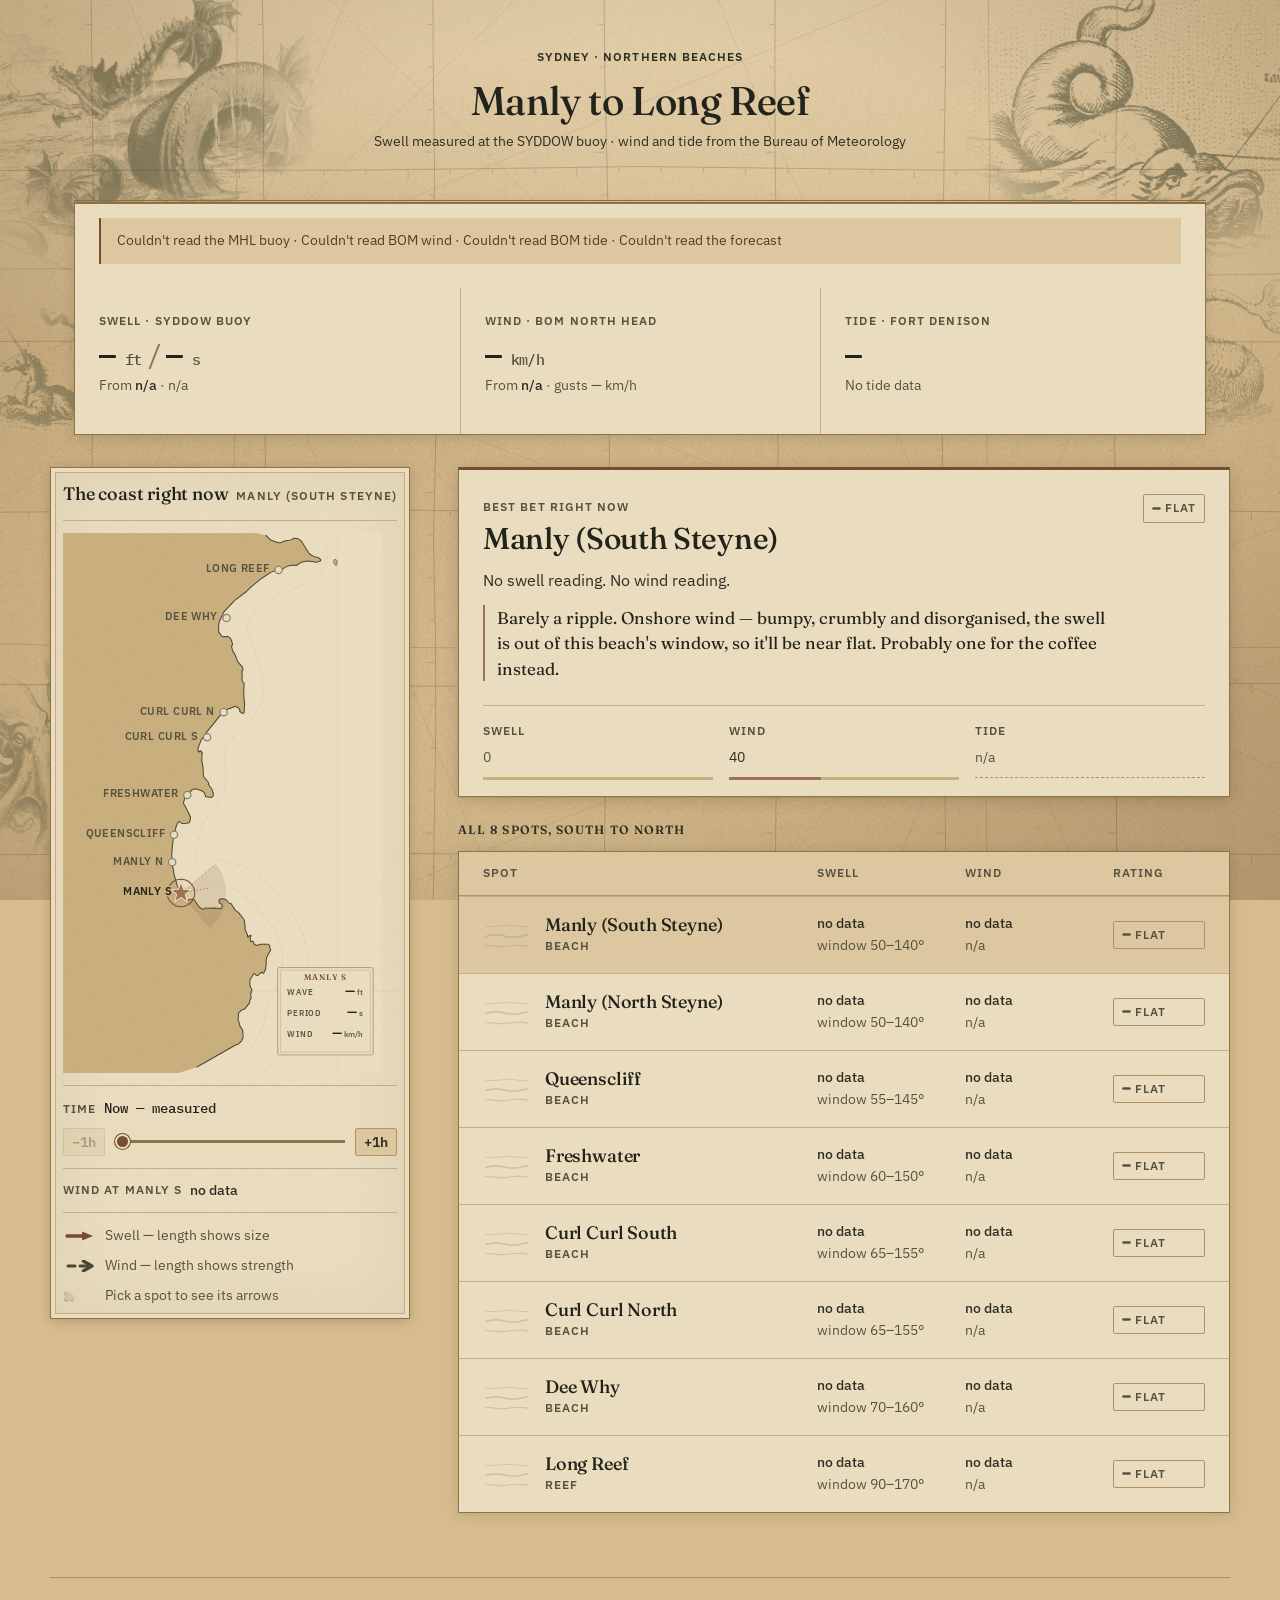
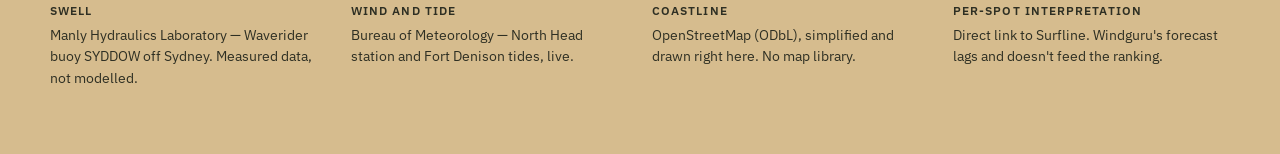
==== index.html @ a723afc1 "Ships follow the drawn route; three more engravings in the margins The fleet now runs the course dra" ====
<!doctype html>
<html lang="en">
<head>
  <meta charset="utf-8" />
  <meta name="viewport" content="width=device-width, initial-scale=1" />
  <title>Northern Beaches — Manly to Long Reef</title>
  <meta name="description" content="Swell, wind and tide conditions across the spots between Manly and Long Reef, from measured MHL and BOM data." />

  <link rel="preconnect" href="https://fonts.googleapis.com" />
  <link rel="preconnect" href="https://fonts.gstatic.com" crossorigin />
  <link
    href="https://fonts.googleapis.com/css2?family=Fraunces:opsz,wght@9..144,400..600&family=IBM+Plex+Mono:wght@400;500&family=IBM+Plex+Sans:wght@400;500;600&display=swap"
    rel="stylesheet" />
  <link rel="stylesheet" href="style.css" />
</head>
<body>

  <!-- Turns a scanned engraving into an ink stamp: contrast is pushed so the
       paper goes white and the linework goes black, then the colour is forced
       flat to the palette's Olive and alpha is set to (1 - luminance). Paper
       therefore becomes fully transparent and only the ink survives — no alpha
       masks to cut, and the plates sit on the parchment instead of in a box. -->
  <svg width="0" height="0" aria-hidden="true" style="position:absolute">
    <!-- The region is pinned to the element box: the default filter region
         overspills by 10%, and out there the backdrop is transparent black,
         which luminance-to-alpha turns into SOLID ink — a dark frame around
         every plate. The closing feComposite "in" clips back to the source's
         own alpha for the same reason. -->
    <filter id="ink-stamp" x="0" y="0" width="100%" height="100%"
            color-interpolation-filters="sRGB">
      <!-- Threshold sits near 0.42 luminance: the treasure-map parchment is a
           mid brown (~0.55), far darker than white paper, so a gentler curve
           left it partly opaque and every plate showed as a box. -->
      <feComponentTransfer>
        <feFuncR type="linear" slope="3" intercept="-0.8"/>
        <feFuncG type="linear" slope="3" intercept="-0.8"/>
        <feFuncB type="linear" slope="3" intercept="-0.8"/>
      </feComponentTransfer>
      <feColorMatrix type="matrix" values="
        0 0 0 0 0.27
        0 0 0 0 0.28
        0 0 0 0 0.19
        -0.34 -0.34 -0.34 0 1" result="stamped"/>
      <feComponentTransfer in="stamped" result="deepened">
        <feFuncA type="gamma" exponent="0.75"/>
      </feComponentTransfer>
      <feComposite in="deepened" in2="SourceGraphic" operator="in"/>
    </filter>

    <!-- Same idea, pushed harder, for the plates that sit ON the chart: a
         darker ink (Raisin rather than Olive) and a lower alpha gamma, so the
         rose and the galleon read as struck onto the paper rather than as a
         faint watermark. The marginalia keep the softer stamp above. -->
    <filter id="ink-stamp-strong" x="0" y="0" width="100%" height="100%"
            color-interpolation-filters="sRGB">
      <feComponentTransfer>
        <feFuncR type="linear" slope="3.2" intercept="-0.85"/>
        <feFuncG type="linear" slope="3.2" intercept="-0.85"/>
        <feFuncB type="linear" slope="3.2" intercept="-0.85"/>
      </feComponentTransfer>
      <feColorMatrix type="matrix" values="
        0 0 0 0 0.13
        0 0 0 0 0.14
        0 0 0 0 0.10
        -0.34 -0.34 -0.34 0 1" result="stamped"/>
      <feComponentTransfer in="stamped" result="deepened">
        <feFuncA type="gamma" exponent="0.5"/>
      </feComponentTransfer>
      <feComposite in="deepened" in2="SourceGraphic" operator="in"/>
    </filter>
  </svg>

  <!-- Marginalia: the creatures an old chart puts in its empty ocean. Anchored
       to the page's outer margins, bleeding off the edge, and cropped via
       object-position so only the creature shows — the Münster plate has a ship
       in its right half, so it is framed to the monster alone. -->
  <!-- The page ground: graticule and rhumb lines, drawn freehand by
       CHROME.pageGround at load. Sliced to cover the viewport and fixed, so it
       is the sheet the page is printed on rather than part of the document. -->
  <svg class="ground" id="ground" viewBox="0 0 1600 1000"
       preserveAspectRatio="xMidYMid slice" aria-hidden="true"></svg>

  <div class="marginalia" aria-hidden="true">
    <img class="marg marg-serpent" src="assets/sea-serpent.webp" alt="" />
    <img class="marg marg-monster" src="assets/sea-monster.webp" alt="" />
    <!-- Three more engravings down the gutters. These only appear once the
         window is wide enough to have real margins — see the media query. -->
    <img class="marg marg-lower marg-unicorn" src="assets/sea-unicorn.jpg" alt="" />
    <img class="marg marg-lower marg-dragon" src="assets/sea-dragon.jpg" alt="" />
    <img class="marg marg-lower marg-kraken" src="assets/kraken.jpg" alt="" />
  </div>

  <header class="masthead wrap">
    <p class="kicker label">Sydney · Northern Beaches</p>
    <h1>Manly to Long Reef</h1>
    <p class="sub">Swell measured at the SYDDOW buoy · wind and tide from the Bureau of Meteorology</p>
  </header>

  <div class="wrap">
    <hr class="rule-double" />
    <section id="conditions" class="conditions" aria-label="Current conditions"></section>
  </div>

  <main class="wrap layout">
    <div class="chart-panel">
      <div class="chart-plate">
        <div class="chart-head">
          <h2>The coast right now</h2>
          <span class="label" id="chart-active">—</span>
        </div>
        <div class="chart-canvas">
          <svg id="chart" preserveAspectRatio="xMidYMid meet" role="img"
               aria-label="Chart of the coast showing swell and wind direction"></svg>
        </div>

        <div class="time-control">
          <div class="time-readout">
            <span class="label">Time</span>
            <span id="time-label" class="time-label">Now — measured</span>
          </div>
          <div class="time-scrub">
            <button id="time-back" class="time-step" type="button" aria-label="Back 1 hour">−1h</button>
            <input id="time-slider" type="range" min="0" max="48" step="1" value="0"
                   aria-label="Hours from now" />
            <button id="time-fwd" class="time-step" type="button" aria-label="Forward 1 hour">+1h</button>
          </div>
        </div>

        <div id="chart-wind" class="chart-wind"></div>
        <div class="chart-legend" id="chart-legend"></div>
      </div>
    </div>

    <div>
      <div id="verdict"></div>
      <h2 class="label" id="sheet-heading" style="margin-bottom: var(--s3)">The spots, south to north</h2>
      <ol class="sheet" id="sheet">
        <li class="sheet-head label" aria-hidden="true">
          <span>Spot</span><span>Swell</span><span>Wind</span><span>Rating</span>
        </li>
      </ol>
    </div>
  </main>

  <footer class="colophon wrap">
    <dl>
      <div>
        <dt class="label">Swell</dt>
        <dd>Manly Hydraulics Laboratory — Waverider buoy SYDDOW off Sydney. Measured data, not modelled.</dd>
      </div>
      <div>
        <dt class="label">Wind and tide</dt>
        <dd>Bureau of Meteorology — North Head station and Fort Denison tides, live.</dd>
      </div>
      <div>
        <dt class="label">Coastline</dt>
        <dd>OpenStreetMap (ODbL), simplified and drawn right here. No map library.</dd>
      </div>
      <div>
        <dt class="label">Per-spot interpretation</dt>
        <dd>Direct link to Surfline. Windguru's forecast lags and doesn't feed the ranking.</dd>
      </div>
    </dl>
  </footer>

  <script src="coast.js"></script>
  <script src="spots.js"></script>
  <script src="score.js"></script>
  <script src="forecast.js"></script>
  <script src="chrome.js"></script>
  <script src="app.js"></script>
</body>
</html>
---- style.css ----
/* ==========================================================================
   Northern Beaches Surf — design system
   --------------------------------------------------------------------------
   Six brand colours only. Every other value below is a tint (mixed toward
   white) or a shade (mixed toward Raisin Black) of one of them, so the whole
   surface stays inside the palette while still having enough steps to build a
   real hierarchy.
   ========================================================================== */

:root {
  /* --- brand ------------------------------------------------------------ */
  --salt:    #F1EBE4;
  --antique: #87826E;
  --coffee:  #734E30;
  --olive:   #464831;
  --noir:    #2E2F23;
  --raisin:  #22231A;

  /* --- surfaces --------------------------------------------------------- */
  /* Sampled off the reference photograph: its plainest stretch of paper sits
     at rgb(176,139,78). The page ground is that tone; the sheets laid on it
     are the same hue lifted toward the light, so everything reads as one
     batch of paper under one lamp rather than as unrelated greys. */
  --parchment-deep: #9A7A46;  /* darkest ground, page edges and vignette      */
  --parchment:      #D6BC8E;  /* the ground the content sits on               */
  --parchment-lit:  #F0E4CB;  /* the brightest paper — highlights, star edge  */
  --paper-raised:   #EADCBE;  /* cards and the sheet — fresher paper, 10:1    */
  --paper:          #DCC7A0;  /* mid tone, chart sea                          */
  --paper-sunken:   #C9AE7E;  /* wells, land fill, inset rows                 */

  /* --- lines: warm brown, the colour of aged ink on tan ------------------ */
  --rule-hair:  #C4AC85;    /* default hairline                             */
  --rule:       #AE9264;    /* dividers that must be seen                   */
  --rule-firm:  #8F7245;    /* chart frame, active borders                  */

  /* --- type: each step measured against --paper -------------------------- */
  --ink:        #22231A;    /* Raisin  11.7:1 on raised paper              */
  --ink-body:   #2E2F23;    /* Noir    10.0:1 — body copy                  */
  --ink-muted:  #57533F;    /* 5.7:1 on raised paper, 4.7:1 on --paper.
                               Darker than the old #6B6754, which only made
                               4.2:1 once the ground went from Salt to
                               parchment — it read fine on near-white and
                               failed AA on tan.                           */
  --ink-on-ground: #2E2F23; /* = --ink-body. The masthead, the sheet heading
                               and the colophon sit on the bare ground, which
                               now carries a full-strength graticule, and the
                               background under a letter there can be a line
                               rather than plain parchment. Measured: over a
                               0.30 line, --ink-muted is 3.2:1 and the previous
                               #4E4A38 is 3.6:1 — both under AA — while body
                               ink holds 4.9:1. Kept as its own token because
                               it is a decision about the ground, not about
                               body copy, and the two move for different
                               reasons.                                    */
                            /* (raw Antique is 3.3:1 — fine for lines and
                               graphics, too weak for small text)          */

  /* --- accents ----------------------------------------------------------- */
  --coffee-deep: #5A3C25;   /* pressed / hover                              */
  --coffee-mid:  #9A7550;   /* Coffee @55% — meters, secondary marks        */
  --coffee-wash: #DDC7A0;   /* Coffee @12% — tinted fills                   */
  --olive-mid:   #8A8B78;   /* Olive @55%                                   */
  --olive-wash:  #D6D0B4;   /* Olive @12%                                   */

  /* --- type scale (1.25 major third, 16px base) -------------------------- */
  --t-display: 2.5rem;      /* 40 */
  --t-title:   1.5rem;      /* 24 */
  --t-card:    1.125rem;    /* 18 */
  --t-body:    0.9375rem;   /* 15 */
  --t-small:   0.875rem;    /* 14 */
  --t-label:   0.75rem;     /* 12 — always uppercase + tracked             */
  --t-figure:  1.75rem;     /* 28 — instrument readouts                    */

  /* --- 8px grid, 4px for micro-adjustment -------------------------------- */
  --s1: 4px;  --s2: 8px;  --s3: 12px; --s4: 16px;
  --s5: 24px; --s6: 32px; --s7: 48px; --s8: 64px;

  /* Small radii only. Pills and 14px corners read as "web app"; paper and
     engraved plates have tight corners or none at all. */
  --r-sm: 2px;
  --r:    4px;

  --serif: "Fraunces", "Iowan Old Style", Georgia, serif;
  --sans:  "IBM Plex Sans", -apple-system, BlinkMacSystemFont, "Segoe UI", sans-serif;
  --mono:  "IBM Plex Mono", ui-monospace, "SF Mono", Menlo, monospace;
}

* { box-sizing: border-box; }

/* ==========================================================================
   Page marginalia — the creatures an old chart puts in its empty ocean.
   --------------------------------------------------------------------------
   Fixed to the page's outer edges and bled off them, so they sit in the
   genuinely empty gutters beside the centred column rather than behind the
   reading. They run through the same ink-stamp filter as the chart plates,
   which drops their paper and forces them to the palette's olive, then sit at
   an opacity that actually reads as ink — the previous 0.13 watermark was
   invisible, which was the whole complaint.
   ========================================================================== */
/* The drawn ground — graticule and rhumb lines. Fixed and sliced to cover, so
   it behaves like the sheet the page sits on and does not scroll with it. Very
   low ink throughout: this has to be felt rather than read, or it competes
   with the chart, which is the actual map on this page. */
.ground {
  position: fixed;
  inset: 0;
  z-index: 0;
  width: 100%;
  height: 100%;
  pointer-events: none;
  /* The linework runs at full strength across the whole page rather than being
     quieted under the content, because there is nothing to quiet it for: every
     block sits on opaque paper except the masthead, the sheet heading and the
     colophon, and those three take --ink-on-ground, which is dark enough to
     hold 4.9:1 over a line.

     A wash under those three was tried instead and reverted — 95% opaque
     parchment behind the masthead is wide enough to cover both sea creatures,
     and it erased them completely. */
}

.gnd-grat {
  fill: none;
  stroke: var(--coffee);
  stroke-width: 1.1;
  opacity: 0.30;
  stroke-linecap: round;
}
.gnd-tick { fill: none; stroke: var(--coffee); stroke-width: 1; opacity: 0.26; stroke-linecap: round; }
.gnd-rhumb { fill: none; stroke: var(--coffee); stroke-width: 0.8; opacity: 0.15; }
.gnd-rhumb-main { stroke-width: 1; opacity: 0.24; }
.gnd-ring { fill: none; stroke: var(--coffee); stroke-width: 1; opacity: 0.34; }

.marginalia {
  position: fixed;
  inset: 0;
  z-index: 0;
  pointer-events: none;
  overflow: hidden;
}
.marg {
  position: absolute;
  display: block;
  filter: url(#ink-stamp);
  opacity: 0.55;
  /* The ink-stamp drops white paper, but these plates sit on hatched blue sea,
     which has mid luminance and therefore survives as a visible rectangle. A
     soft mask dissolves the plate edge so it reads as ink bled into the page
     rather than a photograph pasted onto it. */
  -webkit-mask-image: radial-gradient(ellipse 62% 62% at 50% 50%,
    #000 42%, rgba(0,0,0,0.55) 68%, transparent 88%);
  mask-image: radial-gradient(ellipse 62% 62% at 50% 50%,
    #000 42%, rgba(0,0,0,0.55) 68%, transparent 88%);
}
/* Cropped to the creature: `cover` plus an object-position that pushes the
   unwanted half of the plate out of the frame. */
/* Anchored to the corners and bled off the edge. The masthead is centred type
   with air either side of it and the colophon is short, so top-left and
   bottom-right are the two regions that stay sparse at any width — which is
   where an old chart would have put its creatures anyway. */
/* Both creatures live in the left and right edge bands and are pushed mostly
   off-screen, so what shows is the part that reaches in from the border — the
   reading column is never underneath them. Below they are only ever a sliver;
   once a real gutter opens up beside the 1180px column they slide fully into
   it and carry more ink. */
/* Up in the masthead band, flanking the centred title. That is the widest
   band of genuine whitespace on the page: the h1 runs to roughly 460px in the
   middle, leaving a clear column either side at any usual window width. */
.marg {
  top: 8px;
  /* Scales with the window: a fixed floor crowded the title on a narrow
     one, where the whitespace either side of the h1 is only ~130px. */
  width: clamp(130px, 29vw, 460px);
}
.marg-serpent {
  left: 0;
  aspect-ratio: 1 / 1;
  object-fit: cover;
  object-position: 55% 45%;   /* the coiled body, away from the caption */
  transform: translate(-16%, -30%) rotate(-6deg);
}
.marg-monster {
  right: 0;
  aspect-ratio: 874 / 734;
  object-fit: cover;
  object-position: 62% 60%;   /* head and coil, away from the map lettering */
  transform: translate(16%, -20%) rotate(4deg) scaleX(-1);
}
/* Lift the content above the two fixed background layers. Both of those have
   to be excluded by name: the rule sets `position: relative`, which would
   otherwise beat their own `position: fixed` and drop them back into the flow,
   where a full-height layer pushes the whole page down past it. */
body > *:not(.marginalia):not(.ground) { position: relative; z-index: 1; }

/* The burnt edge. Fixed rather than scrolled, because it is the edge of the
   *sheet the page is printed on*, not of the document — it should stay put
   while the content slides under it. Paints above the marginalia (a generated
   box is painted after element children at the same z-index) so the creatures
   darken into the corners along with everything else, and below the content
   layer at z-index 1 so it never washes over text. */
body::after {
  content: "";
  position: fixed;
  inset: 0;
  z-index: 0;
  pointer-events: none;
  /* Eased off with the lighter ground: the same burn that read as handling
     on the darker parchment read as a heavy dark frame on this one. */
  background:
    radial-gradient(ellipse 82% 78% at 50% 48%,
      transparent 56%, rgba(74, 48, 16, 0.17) 88%, rgba(58, 36, 10, 0.28) 100%);
}

/* A genuine gutter exists beyond this, so they can come fully on-page. */
@media (min-width: 1400px) {
  .marg { opacity: 0.6; width: clamp(240px, 22vw, 420px); }
  .marg-serpent { transform: translate(-4%, -26%) rotate(-6deg); }
  .marg-monster { transform: translate(4%, -18%) rotate(4deg) scaleX(-1); }
}
@media (max-width: 820px) { .marg { opacity: 0.4; } }
@media (max-width: 480px) { .marginalia { display: none; } }

/* --- the lower marginalia ------------------------------------------------
   Three more engravings down the two gutters, fixed like the pair above so
   they hold their place as the page scrolls.

   They follow the same rule the top pair do: bled off the edge so only what
   reaches in from the border shows, and given more of themselves as the window
   widens and a real gutter opens up beside the 1180px column. Below 980px
   there is no margin worth speaking of and they go entirely — unlike the top
   pair, which have the masthead's own whitespace to sit in, these are level
   with dense content and a sliver over a forecast strip is just noise.

   They also sit lighter than the top pair, because down here they are behind
   the reading rather than beside a title. */
.marg-lower {
  display: none;
  top: auto;
  aspect-ratio: auto;
}

@media (min-width: 980px) {
  .marg-lower {
    display: block;
    opacity: 0.3;
    width: clamp(150px, 14vw, 300px);
  }
  .marg-unicorn {
    left: 0;
    top: 34%;
    aspect-ratio: 575 / 431;
    transform: translate(-42%, 0) rotate(-4deg);
  }
  .marg-dragon {
    right: 0;
    top: 28%;
    aspect-ratio: 800 / 769;
    transform: translate(42%, 0) rotate(5deg) scaleX(-1);
  }
  .marg-kraken {
    left: 0;
    bottom: 5%;
    aspect-ratio: 405 / 390;
    transform: translate(-44%, 0) rotate(3deg);
  }
}

/* A real gutter starts to open here, so they come further on-page. */
@media (min-width: 1280px) {
  .marg-lower { opacity: 0.4; width: clamp(200px, 15vw, 320px); }
  .marg-unicorn { transform: translate(-16%, 0) rotate(-4deg); }
  .marg-dragon  { transform: translate(16%, 0) rotate(5deg) scaleX(-1); }
  .marg-kraken  { transform: translate(-18%, 0) rotate(3deg); }
}

/* Fully clear of the column: they can sit in the margin and carry more ink. */
@media (min-width: 1600px) {
  .marg-lower { opacity: 0.5; width: clamp(240px, 17vw, 360px); }
  .marg-unicorn { transform: translate(-2%, 0) rotate(-4deg); }
  .marg-dragon  { transform: translate(2%, 0) rotate(5deg) scaleX(-1); }
  .marg-kraken  { transform: translate(0, 0) rotate(3deg); }
}

/* ==========================================================================
   The ground
   --------------------------------------------------------------------------
   The page is a sheet of chart paper: a parchment tone, paper tooth, some
   uneven staining, and — in `#ground` — a graticule and rhumb lines drawn
   freehand at load.

   A photograph of a real old map was tried here first and was wrong. It is not
   that it looked bad on its own; it is that it arrives carrying its own
   coastlines, its own graticule at its own angle and its own lettering, none
   of which agree with the chart laid on top. Two maps at two scales in two
   directions read as a collision, not as a surface. What actually reads as
   "old map" is the marks, not any particular map — so the marks are drawn, at
   this page's own scale, quiet enough to sit under the content.

   `paper-fibre.png` stays: paper tooth is fine noise, noise tiles seamlessly
   by construction, and it gives the ground a surface at close range that flat
   colour cannot.
   ========================================================================== */
body {
  margin: 0;
  background-color: var(--parchment);
  background-image:
    radial-gradient(ellipse 140% 100% at 50% -10%,
      rgba(255, 246, 226, 0.42), transparent 60%),
    radial-gradient(ellipse 90% 70% at 88% 78%,
      rgba(92, 62, 24, 0.16), transparent 68%),
    radial-gradient(ellipse 70% 55% at 8% 38%,
      rgba(92, 62, 24, 0.13), transparent 70%),
    url("assets/paper-fibre.png");
  background-repeat: no-repeat, no-repeat, no-repeat, repeat;
  background-size: cover, cover, cover, 256px 256px;
  background-attachment: fixed, fixed, fixed, fixed;
  color: var(--ink-body);
  font-family: var(--sans);
  font-size: var(--t-body);
  line-height: 1.55;
  -webkit-font-smoothing: antialiased;
  text-rendering: optimizeLegibility;
}

h1, h2, h3 {
  font-family: var(--serif);
  font-weight: 500;              /* no 700+ anywhere: contrast comes from
                                    size and colour, not weight */
  color: var(--ink);
  letter-spacing: -0.01em;
  margin: 0;
}

a { color: var(--coffee); text-decoration-color: var(--coffee-mid); text-underline-offset: 2px; }
a:hover { color: var(--coffee-deep); }

.wrap { max-width: 1180px; margin: 0 auto; padding: 0 var(--s5); }

/* The one recurring micro-typographic motif: tracked uppercase labels, the way
   a chart legend is set. Used for eyebrows, badges, table headers, map labels. */
.label {
  font-size: var(--t-label);
  font-weight: 600;
  letter-spacing: 0.09em;
  text-transform: uppercase;
  color: var(--ink-muted);
}

.num { font-variant-numeric: tabular-nums; }

/* ==========================================================================
   Masthead
   ========================================================================== */

.masthead { padding: var(--s7) 0 var(--s5); text-align: center; }

.masthead h1 {
  font-size: var(--t-display);
  line-height: 1.1;
  font-variation-settings: "SOFT" 0, "WONK" 1, "opsz" 60;
}
.masthead .kicker { margin: 0 0 var(--s3); color: var(--ink-on-ground); }
.masthead .sub {
  margin: var(--s2) 0 0;
  color: var(--ink-on-ground);
  font-size: var(--t-small);
}

/* Double rule — a letterpress/chart convention, and a cheap way to make a
   plain header look set rather than defaulted. */
.rule-double {
  border: 0;
  border-top: 1px solid var(--rule-firm);
  border-bottom: 1px solid var(--rule-firm);
  height: 3px;
  margin: var(--s5) 0 0;
}

/* ==========================================================================
   Conditions band — the three live instrument readouts
   ========================================================================== */

/* On a near-white page this strip could sit bare on the ground and still read.
   On a photographed map it cannot: its muted captions were landing on drawn
   coastline and lettering. It gets the same sheet of paper as every other
   block, which also makes the page consistent — everything is now paper laid
   on the chart, with nothing floating directly on it. */
.conditions {
  display: grid;
  grid-template-columns: repeat(3, 1fr);
  background: var(--paper-raised);
  border: 1px solid var(--rule-firm);
  box-shadow: 0 2px 12px rgba(58, 36, 10, 0.16);
  padding: 0 var(--s5);
}
.reading { padding: var(--s5) var(--s5) var(--s5) 0; }
.reading + .reading { padding-left: var(--s5); border-left: 1px solid var(--rule-hair); }

.reading .label { display: block; margin-bottom: var(--s2); }
.reading .figure {
  font-family: var(--mono);
  font-size: var(--t-figure);
  font-weight: 500;
  font-variant-numeric: tabular-nums;
  color: var(--ink);
  line-height: 1.15;
  letter-spacing: -0.02em;
}
.reading .figure .unit { font-size: 0.55em; color: var(--ink-muted); margin-left: 1px; }
.reading .figure .sep  { color: var(--rule-firm); margin: 0 var(--s1); font-weight: 400; }
.reading .meta { font-size: var(--t-small); color: var(--ink-muted); margin-top: var(--s1); }
.reading .meta strong { color: var(--ink-body); font-weight: 500; }

.alert {
  grid-column: 1 / -1;
  margin-bottom: var(--s5);
  padding: var(--s3) var(--s4);
  background: var(--coffee-wash);
  border-left: 2px solid var(--coffee);
  font-size: var(--t-small);
  color: var(--coffee-deep);
}

/* ==========================================================================
   Layout
   ========================================================================== */

.layout {
  display: grid;
  grid-template-columns: 360px 1fr;
  gap: var(--s7);
  padding: var(--s6) 0 var(--s8);
  align-items: start;
}

/* ==========================================================================
   Chart panel
   ========================================================================== */

/* The chart's aspect is fixed by the geography (roughly 1:2), which is taller
   than most viewports. Rather than let the legend fall off the bottom of a
   sticky panel, the plate is a column that owns the viewport height and the
   chart flexes to whatever is left over — the SVG scales to fit on its own. */
.chart-panel {
  position: sticky;
  top: var(--s5);
  max-height: calc(100vh - var(--s7));
  display: flex;
}

.chart-plate {
  position: relative;
  background: var(--paper-raised);
  border: 1px solid var(--rule-firm);
  /* An engraved-plate frame: a second hairline set in from the border, plus a
     soft vignette toward the edges — an old chart is darker at the margins
     from handling, never a flat fill. Both are static CSS, no image asset. */
  box-shadow:
    inset 0 0 0 4px var(--paper-raised),
    inset 0 0 0 5px var(--rule-hair),
    inset 0 0 60px 10px rgba(34, 35, 26, 0.05),
    /* Now that the ground is a dark parchment rather than near-white, a sheet
       laid on it needs to cast something or it reads as a hole cut in the
       page. Kept to a single soft drop, in the ground's own brown rather than
       neutral black, so it stays a chart pinned to a table and not a UI card. */
    0 2px 10px rgba(58, 36, 10, 0.20);
  padding: var(--s3);
  display: flex;
  flex-direction: column;
  min-height: 0;
  width: 100%;
}
/* A whisper of paper grain over the chart only, confined and static so it
   costs nothing to keep on screen — no per-frame recompute, no full-page
   filter, no bitmap asset. */
.chart-plate::before {
  content: "";
  position: absolute;
  inset: 4px;
  z-index: 1;
  pointer-events: none;
  opacity: 0.5;
  mix-blend-mode: multiply;
  background-image: url("data:image/svg+xml,%3Csvg xmlns='http://www.w3.org/2000/svg' width='120' height='120'%3E%3Cfilter id='n'%3E%3CfeTurbulence type='fractalNoise' baseFrequency='0.9' numOctaves='2' stitchTiles='stitch'/%3E%3CfeColorMatrix type='matrix' values='0 0 0 0 0.53  0 0 0 0 0.51  0 0 0 0 0.43  0 0 0 0.05 0'/%3E%3C/filter%3E%3Crect width='100%25' height='100%25' filter='url(%23n)'/%3E%3C/svg%3E");
}
.chart-canvas, .time-control, .chart-wind, .chart-legend { position: relative; z-index: 2; }
.chart-canvas { flex: 1 1 auto; min-height: 120px; }
/* Scoped to the map canvas only — this used to be `.chart-plate svg`, which
   also matched the small legend/footer glyph SVGs added since and stretched
   them to fill the plate (a 16px wind arrow rendered at ~400px). */
#chart { display: block; width: 100%; height: 100%; }

.chart-head {
  display: flex;
  justify-content: space-between;
  align-items: baseline;
  padding-bottom: var(--s3);
  margin-bottom: var(--s3);
  border-bottom: 1px solid var(--rule-hair);
}
.chart-head h2 { font-size: var(--t-card); }

.chart-legend {
  display: grid;
  gap: var(--s2);
  margin-top: var(--s3);
  padding-top: var(--s3);
  border-top: 1px solid var(--rule-hair);
  font-size: var(--t-small);
  color: var(--ink-muted);
}
.chart-legend div { display: flex; align-items: center; gap: var(--s2); }
.chart-legend svg { width: 34px; height: 12px; flex: none; }

/* ==========================================================================
   Time control — the 48h slider
   ========================================================================== */

.time-control {
  margin-top: var(--s3);
  padding-top: var(--s3);
  border-top: 1px solid var(--rule-hair);
}
.time-readout { display: flex; align-items: baseline; gap: var(--s2); margin-bottom: var(--s2); }
.time-label {
  font-family: var(--mono);
  font-size: var(--t-small);
  font-weight: 500;
  color: var(--ink);
}
.time-label.is-forecast::after {
  content: "forecast";
  margin-left: var(--s2);
  font-family: var(--sans);
  font-size: 9px;
  font-weight: 600;
  letter-spacing: 0.08em;
  text-transform: uppercase;
  color: var(--coffee);
  border: 1px solid var(--coffee-mid);
  border-radius: var(--r-sm);
  padding: 1px 4px;
  vertical-align: 1px;
}

.time-scrub { display: flex; align-items: center; gap: var(--s2); }
.time-step {
  flex: none;
  font: 600 var(--t-small) var(--sans);
  color: var(--ink-body);
  background: var(--paper);
  border: 1px solid var(--rule);
  border-radius: var(--r-sm);
  padding: var(--s1) var(--s2);
  cursor: pointer;
}
.time-step:hover:not(:disabled) { border-color: var(--coffee); color: var(--coffee); }
.time-step:disabled { opacity: 0.35; cursor: default; }

/* Native range input, restyled to the palette. Free drag with snap-to-hour is
   the browser's own behaviour for a stepped range — nothing extra to build. */
#time-slider {
  flex: 1 1 auto;
  -webkit-appearance: none;
  appearance: none;
  height: 3px;
  background: linear-gradient(var(--rule-firm), var(--rule-firm)) no-repeat center / 100% 3px;
  outline: none;
}
#time-slider::-webkit-slider-thumb {
  -webkit-appearance: none;
  width: 15px; height: 15px;
  border-radius: 50%;
  background: var(--coffee);
  border: 2px solid var(--paper-raised);
  box-shadow: 0 0 0 1px var(--coffee);
  cursor: pointer;
  margin-top: -1px;
}
#time-slider::-moz-range-thumb {
  width: 13px; height: 13px;
  border-radius: 50%;
  background: var(--coffee);
  border: 2px solid var(--paper-raised);
  box-shadow: 0 0 0 1px var(--coffee);
  cursor: pointer;
}
#time-slider::-moz-range-track { height: 3px; background: var(--rule-firm); border: none; }

/* ==========================================================================
   Wind at the selected spot — its own line, its own arrow
   ========================================================================== */

.chart-wind {
  display: flex;
  align-items: center;
  gap: var(--s2);
  margin-top: var(--s3);
  padding-top: var(--s3);
  border-top: 1px solid var(--rule-hair);
  min-height: 16px;
  font-size: var(--t-small);
}
.chart-wind .label { margin: 0; }
.cw-arrow { width: 16px; height: 16px; flex: none; }
.cw-val { color: var(--ink-body); font-weight: 500; }

/* --- map ink ------------------------------------------------------------ */

.sea  { fill: var(--paper-raised); }
.land { fill: var(--paper-sunken); }
.land-tex { fill: url(#land-tex); pointer-events: none; }
.land-stipple { fill: var(--coffee); opacity: 0.16; }
.shore { fill: none; stroke: var(--olive); stroke-width: 1.25; stroke-linejoin: round; }
.rock  { fill: var(--paper-sunken); stroke: var(--olive); stroke-width: 0.75; }

.depth { fill: none; stroke: var(--antique); stroke-width: 0.6; opacity: 0.3; stroke-dasharray: 6 4; }

/* Swell: solid, filled head, Coffee — the primary signal. */
/* Three weights on a repeating cycle. Uniform lines translating by exactly one
   spacing are pixel-identical to where they started, so the motion cannot be
   seen at all; this gives the eye a feature to track while the 3-line period
   keeps the loop seamless. */
.swell-crest {
  fill: none;
  stroke: var(--coffee);
  stroke-linecap: round;
  /* The crests are sampled polylines, not true curves — round joins are what
     turn ~9-unit straight segments into a continuous swell. */
  stroke-linejoin: round;
}
.crest-0 { stroke-width: 1.5; opacity: 0.34; }
.crest-1 { stroke-width: 0.7; opacity: 0.18; }
.crest-2 { stroke-width: 0.9; opacity: 0.24; }
.swell-arrow { stroke: var(--coffee); stroke-width: 3.4; fill: none; stroke-linecap: round; }
.swell-head  { fill: var(--coffee); }

/* Wind: dashed shaft, open chevron, Olive — deliberately a different visual
   language, so the two are told apart by shape as well as by colour. */
.wind-arrow { stroke: var(--olive); stroke-width: 3; fill: none; stroke-dasharray: 7 5; stroke-linecap: round; }
.wind-head  { stroke: var(--olive); stroke-width: 3.2; fill: none; stroke-linecap: round; stroke-linejoin: round; }

/* --- pins --------------------------------------------------------------- */

.pin { cursor: pointer; }
.pin .halo { fill: none; stroke: var(--coffee); stroke-width: 1.25; opacity: 0; }
.pin .dot  { fill: var(--paper-raised); stroke: var(--antique); stroke-width: 1.5; }
.chart-plate .name {
  font-family: var(--sans);
  font-size: 13px;
  font-weight: 600;
  letter-spacing: 0.04em;
  text-transform: uppercase;
  fill: var(--ink-muted);
  pointer-events: none;
  /* Cartographic halo: knock the label out of whatever it crosses, so an arrow
     or a contour running under it never costs legibility. */
  paint-order: stroke fill;
  stroke: var(--paper-sunken);
  stroke-width: 3.5px;
  stroke-linejoin: round;
}

/* Quality = ink density on a single hue, never a traffic light.
   good = solid Coffee · ok = Coffee outline · poor = neutral Antique. */
.pin.q-epic  .dot { fill: var(--coffee-deep); stroke: var(--raisin); r: 5.5; }
.pin.q-pumping .dot { fill: var(--coffee); stroke: var(--coffee-deep); }
.pin.q-ok   .dot { fill: var(--coffee-wash); stroke: var(--coffee); }
.pin.q-flat .dot { fill: var(--paper-raised); stroke: var(--antique); }

.chart-plate .name.is-active { fill: var(--ink); }
.pin.is-active .halo { opacity: 1; }
.pin:hover .dot { stroke: var(--coffee-deep); }

/* The swell window: an arc showing which bearings this beach can actually see.
   Only drawn for the active spot — eleven of these at once is noise. */
.window-wedge { fill: var(--coffee); opacity: 0.13; }
.window-edge  { stroke: var(--coffee); stroke-width: 0.85; opacity: 0.45; fill: none; stroke-dasharray: 3 2.5; }

/* ==========================================================================
   Pirate chart chrome — compass rose, rhumb lines, ship, sea monster
   --------------------------------------------------------------------------
   All static linework in the same six colours as everything else. Nothing
   here runs per frame: the sway and the shimmer are CSS keyframes on a
   handful of already-drawn elements, so redrawing the arrows on every slider
   tick never touches this layer.
   ========================================================================== */

/* --- scanned engravings ------------------------------------------------- */
/* Real public-domain plates (see assets/CREDITS.md). `multiply` drops each
   scan's own paper into the parchment, so no alpha cutting is needed: on a
   light ground the white paper multiplies to nothing and only the ink shows.
   A touch of sepia + contrast pulls their colour toward the page palette. */
.plate {
  filter: url(#ink-stamp-strong);
  /* Same edge treatment as the marginalia: these are crops out of a larger
     plate, so without a soft edge the crop boundary reads as a pasted box. */
  -webkit-mask-image: radial-gradient(ellipse 66% 66% at 50% 50%,
    #000 48%, rgba(0,0,0,0.45) 72%, transparent 90%);
  mask-image: radial-gradient(ellipse 66% 66% at 50% 50%,
    #000 48%, rgba(0,0,0,0.45) 72%, transparent 90%);
}
.plate-rose { opacity: 1; }
/* The ship is the one plate that is a genuine alpha cutout — only ~20% of its
   box is opaque and its border is empty, so it has no crop edge to hide. The
   soft mask above was therefore not softening a boundary, it was dissolving
   the hull itself: it starts fading at 48% of the box and is fully transparent
   by 90%, which is exactly where the bow, the stern and the mastheads sit.
   That is why the ships were washing out. */
.plate-ship {
  opacity: 1;
  -webkit-mask-image: none;
  mask-image: none;
}
.plate-monster { opacity: 0.7; }
.plate-marg { opacity: 1; }

/* --- compass rose ------------------------------------------------------- */
.rose-ring { fill: none; stroke: var(--olive); stroke-width: 0.6; opacity: 0.7; }
.rose-ring-inner { stroke-width: 0.4; opacity: 0.45; }
.rose-tick { stroke: var(--olive); stroke-width: 0.5; opacity: 0.5; }
/* Each cardinal point is split down its spine into a lit and a shaded half —
   the trick that makes an engraved rose read as three-dimensional. */
.rose-pt-light { fill: var(--paper-raised); stroke: var(--olive); stroke-width: 0.4; }
.rose-pt-dark  { fill: var(--olive); opacity: 0.85; }
.rose-pt-minor { fill: var(--olive); opacity: 0.45; }
.rose-hub { fill: var(--paper-raised); stroke: var(--olive); stroke-width: 0.6; }
.rose-label {
  font-family: var(--serif);
  font-size: 10px;
  font-weight: 600;
  fill: var(--olive);
  letter-spacing: 0.04em;
}

.rhumb { stroke: var(--antique); stroke-width: 0.35; opacity: 0.16; }
.rhumb-main { stroke-width: 0.5; opacity: 0.26; }

/* --- galleon ------------------------------------------------------------ */
.ship-hull { fill: var(--olive); opacity: 0.9; }
.ship-hull-dark { fill: var(--raisin); opacity: 0.55; }
.ship-spar { stroke: var(--olive); stroke-width: 1; stroke-linecap: round; }
.ship-sail {
  fill: var(--paper-raised);
  stroke: var(--olive);
  stroke-width: 0.6;
  stroke-linejoin: round;
}
.ship-line { fill: none; stroke: var(--olive); stroke-width: 0.35; opacity: 0.7; }
.ship-flag { fill: var(--coffee); }
/* Hidden until a voyage takes charge of it. A ship between voyages — or one
   waiting for a band to come free — has no animation driving its transform, so
   without this it renders at the untransformed origin, which is a corner of the
   chart, not open sea. The animation sets opacity from its own keyframes and
   fills forwards, so it owns this the moment it starts. */
.ship-voyage { opacity: 0; }

/* The settled water a hull sits in. Same colour as the sea, so it reads as
   water rather than as a patch: opaque at the centre, gone by the edge. */
.clearing-in  { stop-color: var(--paper-raised); stop-opacity: 1; }
.clearing-out { stop-color: var(--paper-raised); stop-opacity: 0; }

.ship-wake { fill: none; stroke: var(--antique); stroke-width: 0.6; opacity: 0.5;
             stroke-linecap: round; }   /* only the unused CHROME.galleon() */

/* --- sea creatures ------------------------------------------------------ */
.creature-body {
  fill: none;
  stroke: var(--olive);
  stroke-width: 1.4;
  stroke-linecap: round;
  stroke-linejoin: round;
}
.creature-body-thin { stroke-width: 0.5; opacity: 0.5; }
.creature-fill { fill: var(--olive); }
.creature-line { fill: none; stroke: var(--olive); stroke-width: 0.7; stroke-linecap: round; }
.creature-hatch { stroke: var(--olive); stroke-width: 0.45; opacity: 0.55; fill: none; }
.creature-eye { fill: var(--paper-raised); }
.sea-serpent { opacity: 0.7; }

/* --- the sea itself ----------------------------------------------------- */
/* The swell lines march along the swell's own travel vector, one line-spacing
   per cycle so the loop is seamless. This replaced the ambient arrow field:
   the motion carries direction for the whole chart, and arrows are reserved
   for the spot you actually select. */
@media (prefers-reduced-motion: no-preference) {
  /* One full 3-crest cycle per 5s — fast enough to read as moving water, and
     because it travels an exact whole number of crest-spacings the restart is
     invisible. transform-box/origin are pinned so the SVG group transforms in
     user space rather than around its own bounding box. */
  .swell-lines {
    animation: swell-march 5s linear infinite;
    transform-box: view-box;
    transform-origin: 0 0;
    will-change: transform;
  }
  .depth { animation: water-shimmer 18s linear infinite; }

  /* The hull answering the sea under it, kept in two separate groups so
     neither motion has to know about the other: a roll and a heave, on periods
     that do not divide evenly into one another. Because they never come back
     into the same relationship, the ship never repeats a pose. One sine on one
     period is a metronome however small its amplitude, which is what made the
     earlier single "bob" read as mechanical. Both are pure transforms, so they
     composite without touching layout. */
  .ship-roll {
    animation: ship-roll var(--dur, 9s) ease-in-out infinite;
    transform-box: fill-box;
    transform-origin: 50% 78%;   /* the waterline, not the masthead */
    will-change: transform;
  }
  .ship-heave {
    animation: ship-heave var(--dur, 6s) ease-in-out infinite;
    transform-box: fill-box;
    transform-origin: 50% 78%;
    will-change: transform;
  }
}
@keyframes swell-march { to { transform: translate(var(--tx, 0), var(--ty, 0)); } }
@keyframes water-shimmer { to { stroke-dashoffset: -40; } }
/* Shallow, and unevenly spaced. A hull seen from this far off barely leans —
   the previous 1.7deg swung the mastheads far enough to read as a toy — and
   the uneven keyframe offsets keep even this one motion off a clean sine. */
@keyframes ship-roll {
  0%   { transform: rotate(-1deg); }
  38%  { transform: rotate(0.85deg); }
  63%  { transform: rotate(0.2deg); }
  100% { transform: rotate(-1deg); }
}
@keyframes ship-heave {
  0%   { transform: translateY(0.7px); }
  45%  { transform: translateY(-0.8px); }
  72%  { transform: translateY(-0.1px); }
  100% { transform: translateY(0.7px); }
}

/* --- the star on the best spot ------------------------------------------ */
/* An old chart marks the place worth sailing to, and this is the only mark on
   the map that answers "where do I go" without having to be read. It sits
   under the pins so the dot it marks stays legible through it. */
.pin .dot-star { stroke-linejoin: round; }
/* A filled star behind the mark, not a stroked one — a second outline read as
   a cog rather than as a halo. */
.star-glow { fill: var(--coffee); stroke: none; opacity: 0.20; }
@media (prefers-reduced-motion: no-preference) {
  .star-glow {
    transform-box: fill-box;
    transform-origin: center;
    animation: star-breathe 3.2s ease-in-out infinite;
  }
}
/* The star is the marker itself, so it carries the tier the same way the dot
   it replaced did. The best spot is always starred — including on a flat hour,
   where it goes hollow rather than vanishing: the star blinking out as the
   slider crossed a flat stretch read as a fault, and the least bad option is
   still the answer to where you would go. */
.pin.is-best .dot-star { fill: var(--coffee); stroke: var(--parchment-lit); stroke-width: 1.3; }
.pin.is-best.q-epic .dot-star,
.pin.is-best.q-pumping .dot-star { fill: var(--raisin); }
/* A flat hour is told by a lighter fill, never by a hollow star. Outlining it
   read as an unfinished or broken mark rather than as a quieter one — the star
   is the map's single "go here", and it should always look like a mark that
   was made on purpose. */
.pin.is-best.q-flat .dot-star { fill: var(--coffee-mid); stroke: var(--parchment-lit); }
.pin.is-best.q-flat .star-glow { opacity: 0.10; }
@keyframes star-breathe {
  0%,100% { opacity: 0.10; transform: scale(0.94); }
  50%     { opacity: 0.30; transform: scale(1.14); }
}

/* --- the cartouche ------------------------------------------------------ */
/* The three numbers the chart's own graphics can only express as shape and
   direction. Framed with the double rule a real chart cartouche always has. */
.cart-bg { fill: var(--paper-raised); opacity: 0.93; stroke: var(--rule-firm); stroke-width: 0.8; }
.cart-edge { fill: none; stroke: var(--rule-firm); stroke-width: 0.4; opacity: 0.7; }
.cart-title {
  font-family: var(--serif);
  font-size: 10px;
  font-weight: 600;
  letter-spacing: 0.1em;
  fill: var(--coffee);
}
.cart-label {
  font-family: var(--sans);
  font-size: 9.5px;
  font-weight: 600;
  letter-spacing: 0.1em;
  fill: var(--ink-muted);
}
.cart-val { font-size: 16px; font-weight: 600; fill: var(--ink); }
.cart-unit { font-size: 9.5px; font-weight: 500; fill: var(--ink-muted); }

/* --- tide gauge --------------------------------------------------------- */
.tide-tube { fill: var(--paper-sunken); stroke: var(--rule-firm); stroke-width: 0.6; }
.tide-fill { fill: var(--coffee); opacity: 0.55; transition: y 400ms ease, height 400ms ease; }
.tide-mark { stroke: var(--coffee-deep); stroke-width: 0.9; }
.tide-cap {
  font-family: var(--sans);
  font-size: 10.5px;
  font-weight: 600;
  letter-spacing: 0.08em;
  fill: var(--ink-muted);
}
.tide-val { font-family: var(--mono); font-size: 11px; fill: var(--ink-muted); }
.shore-normal { stroke: var(--olive); stroke-width: 1; stroke-dasharray: 1.5 2.5; opacity: 0.8; }

/* ==========================================================================
   Verdict — the answer, given card weight
   ========================================================================== */

.verdict {
  background: var(--paper-raised);
  border: 1px solid var(--rule-firm);
  border-top: 3px solid var(--coffee);
  padding: var(--s5) var(--s5) var(--s4);
  margin-bottom: var(--s5);
  /* Barely-there lift. Not a Material card. */
  box-shadow: 0 1px 2px rgba(58, 36, 10, 0.10), 0 3px 14px rgba(58, 36, 10, 0.18);
}
.verdict-top { display: flex; justify-content: space-between; align-items: flex-start; gap: var(--s4); }
.verdict h2 { font-size: 1.875rem; line-height: 1.15; margin: var(--s1) 0 0; }
.verdict .why { margin: var(--s3) 0 0; font-size: 1rem; color: var(--ink-body); max-width: 54ch; }
/* The narrative read: what the session would actually feel like, in words. */
.verdict .narrative {
  margin: var(--s3) 0 0;
  padding-left: var(--s3);
  border-left: 2px solid var(--coffee-mid);
  font-family: var(--serif);
  font-size: 1.0625rem;
  line-height: 1.5;
  color: var(--ink);
  max-width: 58ch;
}

/* Marks the verdict as reading the forecast rather than the measured buoy —
   same tag the time label wears, so the two always agree with each other. */
.src-tag {
  font-family: var(--sans);
  font-size: 9px;
  font-weight: 600;
  letter-spacing: 0.08em;
  text-transform: uppercase;
  color: var(--coffee);
  border: 1px solid var(--coffee-mid);
  border-radius: var(--r-sm);
  padding: 1px 4px;
  margin-left: var(--s1);
}

.verdict-metrics {
  display: grid;
  grid-template-columns: repeat(3, minmax(0, 1fr));
  gap: var(--s4);
  margin-top: var(--s5);
  padding-top: var(--s4);
  border-top: 1px solid var(--rule-hair);
}

/* ==========================================================================
   Score meters — resolution without extra colour
   ========================================================================== */

.meter .label { display: block; margin-bottom: var(--s1); }
.meter .val { font-size: var(--t-small); color: var(--ink-body); font-variant-numeric: tabular-nums; }
.meter .track {
  height: 3px;
  background: var(--paper-sunken);
  margin-top: var(--s2);
  overflow: hidden;
}
.meter .fill { height: 100%; background: var(--coffee); }
/* Ink density tracks the number, so a poor score also *looks* poor rather than
   drawing the same confident bar as a good one. */
.meter.is-bad .fill { background: var(--antique); opacity: 0.7; }
.meter.is-mid .fill { background: var(--coffee-mid); }
.meter.is-good .fill { background: var(--coffee); }
.meter.is-bad .val { color: var(--ink-muted); }
.meter.is-na .val { color: var(--ink-muted); font-size: var(--t-small); }
.meter.is-na .track { background: transparent; border-top: 1px dashed var(--rule); height: 0; }

/* ==========================================================================
   Badges — rectangles, not pills
   ========================================================================== */

.badge {
  font-size: var(--t-label);
  font-weight: 600;
  letter-spacing: 0.09em;
  text-transform: uppercase;
  padding: var(--s1) var(--s2);
  border-radius: var(--r-sm);
  white-space: nowrap;
  border: 1px solid transparent;
}
.badge.q-epic { background: var(--raisin); color: var(--salt); border-color: var(--raisin); }
.badge.q-pumping { background: var(--coffee); color: var(--salt); border-color: var(--coffee); }
.badge.q-ok   { background: transparent; color: var(--coffee); border-color: var(--coffee); }
.badge.q-flat { background: transparent; color: var(--ink-muted); border-color: var(--rule); }

/* The glyph carries the rating independently of hue: a filled diamond, a
   half-filled circle and an open dash are distinguishable in greyscale and to
   a colour-blind reader even before the word is read. */
.badge { display: inline-flex; align-items: center; gap: var(--s1); }
.tier-glyph { width: 9px; height: 9px; flex: none; fill: currentColor; stroke: currentColor; }

/* ==========================================================================
   Spot sheet — one sheet of paper with hairline dividers, not 11 floating cards
   ========================================================================== */

.sheet {
  background: var(--paper-raised);
  border: 1px solid var(--rule-firm);
  box-shadow: 0 2px 12px rgba(58, 36, 10, 0.16);
  list-style: none;
  margin: 0;
  padding: 0;
}
.sheet-head {
  display: grid;
  grid-template-columns: 1fr 132px 132px 92px;
  gap: var(--s4);
  align-items: center;
  padding: var(--s3) var(--s5);
  border-bottom: 1px solid var(--rule);
  background: var(--paper);
}
.sheet-head span:not(:first-child) { text-align: left; }

.spot { border-top: 1px solid var(--rule-hair); }
.spot:first-of-type { border-top: 0; }
.spot.is-active { background: var(--coffee-wash); }

.spot-row {
  display: grid;
  grid-template-columns: 1fr 132px 132px 92px;
  gap: var(--s4);
  align-items: center;
  width: 100%;
  padding: var(--s4) var(--s5);
  background: none;
  border: 0;
  font: inherit;
  color: inherit;
  text-align: left;
  cursor: pointer;
}
.spot-row:hover { background: var(--paper-sunken); }
.spot.is-active .spot-row:hover { background: var(--coffee-wash); }

.spot-id { display: flex; align-items: center; gap: var(--s3); min-width: 0; }
.spot-id h3 { font-size: var(--t-card); line-height: 1.25; }
.spot-id .kind { display: block; margin-top: 1px; }

/* The per-spot incidence diagram, in the same visual language as the chart. */
/* The row's wave glyph — the same mark as the chart's swell field, at 44px.
   Amplitude follows the height arriving at that beach, so the column can be
   read for size without reading a number. */
/* No backing plate: the old dial needed one so its arrow casings had a known
   colour to knock out against, and left behind it showed as a pale box on the
   selected row, whose background is tinted. */
.wave-glyph { width: 50px; height: 44px; flex: none; }
.wg-crest {
  fill: none;
  stroke: var(--coffee);
  stroke-linecap: round;
  stroke-linejoin: round;
}

/* Swell that cannot reach this beach: drain the ink out, so a shadowed spot
   reads as shadowed without introducing a second colour. */
.wave-glyph.is-shadowed .wg-crest { stroke: var(--antique); opacity: 0.28; }

.readout { font-size: var(--t-small); min-width: 0; }
.readout .v { color: var(--ink-body); font-weight: 500; display: block; }
.readout .d { color: var(--ink-muted); font-variant-numeric: tabular-nums; }

/* ==========================================================================
   Forecast bar
   --------------------------------------------------------------------------
   Two sections per spot. Each scrolls INSIDE ITSELF — `overscroll-behavior-x:
   contain` stops a swipe that reaches the end of a strip from turning into a
   page-level horizontal scroll, which is the actual requirement at 375px.
   ========================================================================== */

.fc {
  display: grid;
  grid-template-columns: minmax(0, 1fr);
  gap: var(--s3);
  padding: 0 var(--s5) var(--s4);
  align-items: start;
}
/* Today and tomorrow sit side by side — five parts each, the same shape, so the
   two days can be compared at a glance. They collapse to one column when the
   row is too narrow to give both a usable width. */
/* Two five-tile strips need roughly 500px between them; below that they stack
   rather than each getting squeezed into its own scrollbar. */
.fc-days { display: grid; grid-template-columns: 1fr 1fr; gap: var(--s4); }
@media (max-width: 540px) {
  .fc-days { grid-template-columns: 1fr; gap: var(--s3); }
  /* Claw back the side padding so five tiles still fit a phone without the
     day strip needing its own scroll — the week strip may scroll, a single
     day should not. */
  .fc { padding-left: var(--s3); padding-right: var(--s3); }
  .fc-tile { width: 58px; }
}

/* The rest of the week is folded away behind a toggle: the two days above are
   the decision, the week is the plan. */
.fc-toggle {
  display: inline-flex;
  align-items: center;
  gap: var(--s2);
  font: 600 var(--t-label) var(--sans);
  letter-spacing: 0.09em;
  text-transform: uppercase;
  color: var(--ink-muted);
  background: none;
  border: 0;
  padding: var(--s1) 0;
  cursor: pointer;
}
.fc-toggle:hover { color: var(--coffee); }
.fc-toggle-mark {
  width: 0; height: 0;
  border-left: 4px solid currentColor;
  border-top: 3.5px solid transparent;
  border-bottom: 3.5px solid transparent;
  transition: transform 150ms ease;
}
.fc-toggle.is-open .fc-toggle-mark { transform: rotate(90deg); }
.fc-section { min-width: 0; }
.fc-head { display: block; margin-bottom: var(--s2); }

.fc-strip {
  display: flex;
  gap: 2px;
  overflow-x: auto;
  overscroll-behavior-x: contain;
  scrollbar-width: thin;
  padding-bottom: var(--s1);
}
.fc-section-week .fc-strip { gap: 0; }
.fc-col { display: flex; flex-direction: column; }
.fc-col + .fc-col .fc-day { border-left: 1px solid var(--rule-hair); }
.fc-day {
  display: block;
  min-height: 16px;         /* reserved even when blank, so tiles stay aligned */
  font-size: 11.5px;
  font-weight: 600;
  letter-spacing: 0.07em;
  text-transform: uppercase;
  color: var(--ink-muted);
  padding: 0 var(--s1) 2px;
  white-space: nowrap;
}

.fc-tile {
  flex: none;
  width: 64px;
  display: grid;
  justify-items: center;
  gap: 1px;
  padding: var(--s1) 2px;
  border: 1px solid var(--rule-hair);
  border-radius: var(--r-sm);
  background: var(--paper);
  line-height: 1.1;
}
.fc-when {
  font-size: 11.5px;
  letter-spacing: 0.05em;
  text-transform: uppercase;
  color: var(--ink-muted);
  white-space: nowrap;
}
.fc-hs { font-family: var(--mono); font-size: 17px; font-weight: 500; color: var(--ink); }
.fc-unit { font-size: 10px; color: var(--ink-muted); margin-left: 1px; }
.fc-period { font-size: 11.5px; color: var(--ink-muted); font-family: var(--mono); }
/* Hours already gone stay in place so the day reads whole, but recede. */
.fc-tile.is-past { opacity: 0.42; }
.fc-wind { font-size: 11.5px; color: var(--ink-muted); }

.fc-arrows { display: flex; gap: 3px; align-items: center; height: 8px; }
/* Border triangles rather than 400 inline SVGs: at 6px a shape distinction is
   illegible anyway, so swell and wind separate by hue and by position. */
.fc-arr {
  width: 0; height: 0;
  border-left: 3px solid transparent;
  border-right: 3px solid transparent;
  border-bottom: 6px solid currentColor;
  transform: rotate(var(--rot, 0deg));
}
.fc-sw { color: var(--coffee); }
.fc-wd { color: var(--olive); opacity: 0.7; }

/* Same ink-density ladder as the badges: solid, outlined, muted. */
.fc-tile.q-epic { background: var(--raisin); border-color: var(--raisin); }
.fc-tile.q-epic .fc-hs, .fc-tile.q-epic .fc-when, .fc-tile.q-epic .fc-wind,
.fc-tile.q-epic .fc-period, .fc-tile.q-epic .fc-unit { color: var(--salt); }
.fc-tile.q-epic .fc-sw { color: var(--salt); }
.fc-tile.q-epic .fc-wd { color: var(--salt); opacity: 0.75; }
.fc-tile.q-pumping { background: var(--coffee); border-color: var(--coffee); }
.fc-tile.q-pumping .fc-hs, .fc-tile.q-pumping .fc-when, .fc-tile.q-pumping .fc-wind,
.fc-tile.q-pumping .fc-period, .fc-tile.q-pumping .fc-unit { color: var(--salt); }
.fc-tile.q-pumping .fc-sw { color: var(--salt); }
.fc-tile.q-pumping .fc-wd { color: var(--salt); opacity: 0.75; }
.fc-tile.q-ok { background: var(--coffee-wash); border-color: var(--coffee-mid); }
.fc-tile.q-flat { background: var(--paper); border-color: var(--rule-hair); }
.fc-tile.q-flat .fc-hs { color: var(--ink-muted); }
.fc-tile.q-flat .fc-sw, .fc-tile.q-flat .fc-wd { opacity: 0.4; }

/* The column the time slider is currently sitting on, across every spot's bar. */
.fc-tile.is-now { box-shadow: 0 0 0 1.5px var(--coffee-deep) inset; }

.spot-detail { padding: 0 var(--s5) var(--s5); }
.spot-detail p { margin: 0 0 var(--s4); color: var(--ink-body); max-width: 62ch; }
.spot-detail .metrics {
  display: grid;
  grid-template-columns: repeat(4, minmax(0, 1fr));
  gap: var(--s4);
  padding: var(--s4) 0;
  border-top: 1px solid var(--rule-hair);
  border-bottom: 1px solid var(--rule-hair);
  margin-bottom: var(--s4);
}
.spot-detail .links { display: flex; gap: var(--s4); align-items: center; flex-wrap: wrap; font-size: var(--t-small); }

.btn {
  font: inherit;
  font-size: var(--t-small);
  color: var(--ink-body);
  background: var(--paper);
  border: 1px solid var(--rule);
  border-radius: var(--r-sm);
  padding: var(--s1) var(--s3);
  cursor: pointer;
}
.btn:hover { border-color: var(--coffee); color: var(--coffee); }

.windguru { margin-top: var(--s4); }
.windguru .note {
  font-size: var(--t-small);
  color: var(--ink-muted);
  border-left: 2px solid var(--rule);
  padding-left: var(--s3);
  margin-bottom: var(--s3);
}
.windguru iframe {
  width: 100%;
  height: 380px;
  border: 1px solid var(--rule-hair);
  background: var(--paper);
}

/* ==========================================================================
   Colophon
   ========================================================================== */

.colophon {
  border-top: 1px solid var(--rule);
  padding: var(--s5) 0 var(--s8);
  font-size: var(--t-small);
  color: var(--ink-on-ground);
}
/* The one heading that sits on the bare ground rather than on a panel. */
#sheet-heading { color: var(--ink-on-ground); }

.colophon dl { display: grid; grid-template-columns: repeat(auto-fit, minmax(220px, 1fr)); gap: var(--s5); margin: 0; }
/* `.label` sets its own colour, so these do not inherit the on-ground ink the
   .colophon block sets — they have to be told directly. */
.colophon dt { margin-bottom: var(--s1); color: var(--ink-on-ground); }
.colophon dd { margin: 0; }

/* ==========================================================================
   Responsive
   ========================================================================== */

@media (max-width: 980px) {
  .layout { grid-template-columns: 1fr; gap: var(--s5); }
  .chart-panel { position: static; max-height: none; max-width: 420px; margin: 0 auto; }
  .chart-canvas { height: 620px; }
}

@media (max-width: 720px) {
  :root { --t-display: 1.875rem; --t-title: 1.25rem; --t-figure: 1.375rem; }
  .wrap { padding: 0 var(--s4); }
  .masthead { padding: var(--s5) 0 var(--s4); }
  .conditions { grid-template-columns: 1fr; }
  .reading { padding: var(--s4) 0; }
  .reading + .reading { padding-left: 0; border-left: 0; border-top: 1px solid var(--rule-hair); }
  .sheet-head { display: none; }
  .spot-row { grid-template-columns: 1fr auto; gap: var(--s3); padding: var(--s4); }
  .spot-row .readout { display: none; }
  .verdict, .spot-detail { padding-left: var(--s4); padding-right: var(--s4); }
  .verdict-metrics, .spot-detail .metrics { grid-template-columns: repeat(2, 1fr); }
}

@media (prefers-reduced-motion: no-preference) {
  .pin .dot, .pin .halo, .spot { transition: fill 120ms ease, opacity 120ms ease, background-color 120ms ease; }
}
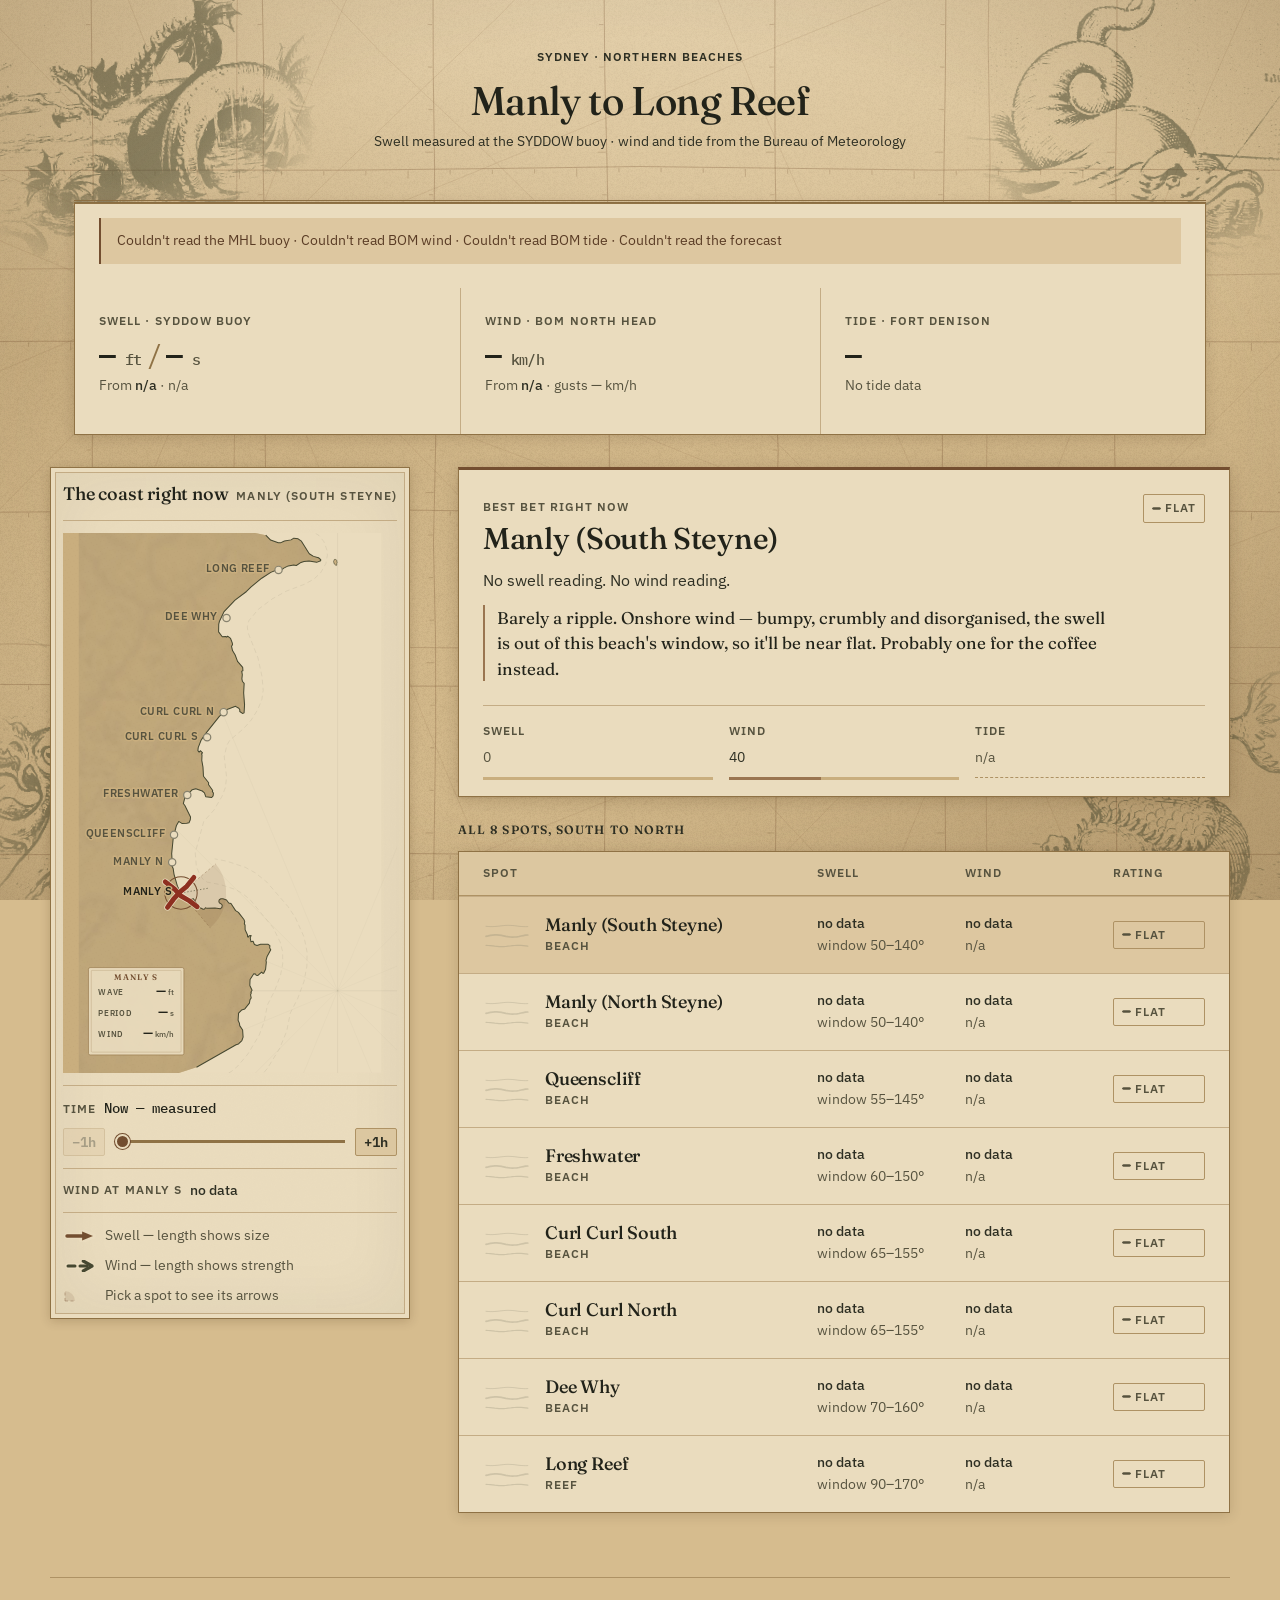
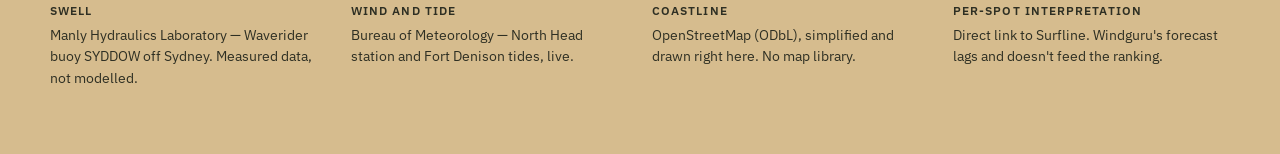
==== commit 455acfc9: "Level every marginalia plate to one ink weight; both bottom corners filled One plate looked foggy wh" ====
--- a/index.html
+++ b/index.html
@@ -83,11 +83,12 @@
   <div class="marginalia" aria-hidden="true">
     <img class="marg marg-serpent" src="assets/sea-serpent.webp" alt="" />
     <img class="marg marg-monster" src="assets/sea-monster.webp" alt="" />
-    <!-- Three more engravings down the gutters. These only appear once the
-         window is wide enough to have real margins — see the media query. -->
+    <!-- The kraken and the sea dragon take the two bottom corners, matching
+         the pair that flank the masthead. The sea unicorn sits in the left
+         gutter and only appears once the window is wide enough to have one. -->
     <img class="marg marg-lower marg-unicorn" src="assets/sea-unicorn.jpg" alt="" />
-    <img class="marg marg-lower marg-dragon" src="assets/sea-dragon.jpg" alt="" />
-    <img class="marg marg-lower marg-kraken" src="assets/kraken.jpg" alt="" />
+    <img class="marg marg-corner marg-dragon" src="assets/sea-dragon.jpg" alt="" />
+    <img class="marg marg-corner marg-kraken" src="assets/kraken.jpg" alt="" />
   </div>
 
   <header class="masthead wrap">
--- a/style.css
+++ b/style.css
@@ -57,6 +57,12 @@
 
   /* --- accents ----------------------------------------------------------- */
   --coffee-deep: #5A3C25;   /* pressed / hover                              */
+  --treasure: #8E2F20;      /* the X, and only the X. The one colour on the
+                               page from outside the six — an oxide red, the
+                               shade a treasure mark is always painted in, and
+                               deliberately unlike anything else here so the
+                               mark cannot be confused with data. 6.0:1 on the
+                               chart's sea.                                 */
   --coffee-mid:  #9A7550;   /* Coffee @55% — meters, secondary marks        */
   --coffee-wash: #DDC7A0;   /* Coffee @12% — tinted fills                   */
   --olive-mid:   #8A8B78;   /* Olive @55%                                   */
@@ -142,7 +148,13 @@
   position: absolute;
   display: block;
   filter: url(#ink-stamp);
-  opacity: 0.55;
+  /* ONE opacity for every plate. The groups used to carry their own (0.55 for
+     the corners, 0.46 for the gutter) on top of source images with wildly
+     different ink weight, so some read crisp and others foggy. The plates are
+     now levelled to a common ink profile offline — see assets/CREDITS.md — and
+     the density difference is gone, which means they can and should all sit at
+     the same weight here. */
+  opacity: 0.52;
   /* The ink-stamp drops white paper, but these plates sit on hatched blue sea,
      which has mid luminance and therefore survives as a visible rectangle. A
      soft mask dissolves the plate edge so it reads as ink bled into the page
@@ -172,6 +184,35 @@
      one, where the whitespace either side of the h1 is only ~130px. */
   width: clamp(130px, 29vw, 460px);
 }
+/* The sea dragon, in the bottom-right corner — the same treatment as the pair
+   flanking the masthead rather than the gutter treatment of the other two:
+   same width, same bleed off the corner, so the two right-hand creatures read
+   as a matched pair top and bottom. Sized to the window, not to the gutter, so
+   it does not depend on there being a margin at all. */
+.marg-corner {
+  top: auto;
+  bottom: 0;
+  width: clamp(130px, 29vw, 460px);
+}
+/* Both bottom plates bleed DOWN off the page as well as sideways. Sitting them
+   a few percent up from the bottom left a band of bare parchment underneath,
+   which reads as a plate that missed its mark rather than as one running off
+   the edge — the corner has to be filled or not used. */
+.marg-dragon {
+  right: 0;
+  aspect-ratio: 800 / 769;
+  transform: translate(16%, 22%) rotate(5deg) scaleX(-1);
+}
+.marg-kraken {
+  left: 0;
+  aspect-ratio: 405 / 390;
+  transform: translate(-14%, 20%) rotate(3deg);
+}
+@media (min-width: 1400px) {
+  .marg-dragon { transform: translate(4%, 16%) rotate(5deg) scaleX(-1); }
+  .marg-kraken { transform: translate(-4%, 15%) rotate(3deg); }
+}
+
 .marg-serpent {
   left: 0;
   aspect-ratio: 1 / 1;
@@ -220,66 +261,50 @@
 @media (max-width: 820px) { .marg { opacity: 0.4; } }
 @media (max-width: 480px) { .marginalia { display: none; } }
 
-/* --- the lower marginalia ------------------------------------------------
-   Three more engravings down the two gutters, fixed like the pair above so
-   they hold their place as the page scrolls.
-
-   They follow the same rule the top pair do: bled off the edge so only what
-   reaches in from the border shows, and given more of themselves as the window
-   widens and a real gutter opens up beside the 1180px column. Below 980px
-   there is no margin worth speaking of and they go entirely — unlike the top
-   pair, which have the masthead's own whitespace to sit in, these are level
-   with dense content and a sliver over a forecast strip is just noise.
-
-   They also sit lighter than the top pair, because down here they are behind
-   the reading rather than beside a title. */
+/* --- the gutter marginalia -----------------------------------------------
+   The sea unicorn, in the left margin, fixed like the corner plates so it
+   holds position as the page scrolls.
+
+   It is a wide, shallow plate, so it takes the tuck: flush with the window
+   edge and exactly twice the gutter wide, with the outer half filling the
+   margin and the inner half running under the content column. That reads as a
+   plate slipped beneath the sheet. Two things it is deliberately NOT: pushed
+   off the left of the window (cut by the screen, which always looks like a
+   mistake), and shrunk to fit inside the gutter (small enough to read as a
+   smudge). Both were tried.
+
+       (100vw - 1180px)   is twice the gutter beside the content column
+
+   Below 1340px that is under 160px, too little margin for it to be anything
+   but noise, so it is dropped. */
 .marg-lower {
   display: none;
   top: auto;
   aspect-ratio: auto;
-}
-
-@media (min-width: 980px) {
+  /* A gentler edge than the corner plates. `.marg` dissolves everything
+     outside the middle 42%, which suits a creature bleeding off the page but
+     would eat most of one meant to be looked at. */
+  -webkit-mask-image: radial-gradient(ellipse 82% 82% at 50% 50%,
+    #000 0 76%, rgba(0,0,0,0.65) 90%, transparent 100%);
+  mask-image: radial-gradient(ellipse 82% 82% at 50% 50%,
+    #000 0 76%, rgba(0,0,0,0.65) 90%, transparent 100%);
+}
+
+@media (min-width: 1340px) {
   .marg-lower {
     display: block;
-    opacity: 0.3;
-    width: clamp(150px, 14vw, 300px);
+    width: min(400px, calc(100vw - 1180px));
   }
+  /* Raised, so its tail lands in the gap between the conditions panel and the
+     chart rather than disappearing behind one of them. */
   .marg-unicorn {
     left: 0;
-    top: 34%;
+    top: 24%;
     aspect-ratio: 575 / 431;
-    transform: translate(-42%, 0) rotate(-4deg);
+    transform: rotate(-4deg);
   }
-  .marg-dragon {
-    right: 0;
-    top: 28%;
-    aspect-ratio: 800 / 769;
-    transform: translate(42%, 0) rotate(5deg) scaleX(-1);
-  }
-  .marg-kraken {
-    left: 0;
-    bottom: 5%;
-    aspect-ratio: 405 / 390;
-    transform: translate(-44%, 0) rotate(3deg);
-  }
-}
-
-/* A real gutter starts to open here, so they come further on-page. */
-@media (min-width: 1280px) {
-  .marg-lower { opacity: 0.4; width: clamp(200px, 15vw, 320px); }
-  .marg-unicorn { transform: translate(-16%, 0) rotate(-4deg); }
-  .marg-dragon  { transform: translate(16%, 0) rotate(5deg) scaleX(-1); }
-  .marg-kraken  { transform: translate(-18%, 0) rotate(3deg); }
-}
-
-/* Fully clear of the column: they can sit in the margin and carry more ink. */
-@media (min-width: 1600px) {
-  .marg-lower { opacity: 0.5; width: clamp(240px, 17vw, 360px); }
-  .marg-unicorn { transform: translate(-2%, 0) rotate(-4deg); }
-  .marg-dragon  { transform: translate(2%, 0) rotate(5deg) scaleX(-1); }
-  .marg-kraken  { transform: translate(0, 0) rotate(3deg); }
-}
+}
+
 
 /* ==========================================================================
    The ground
@@ -609,8 +634,12 @@
 
 .sea  { fill: var(--paper-raised); }
 .land { fill: var(--paper-sunken); }
-.land-tex { fill: url(#land-tex); pointer-events: none; }
-.land-stipple { fill: var(--coffee); opacity: 0.16; }
+/* The photographed parchment, over the flat land fill. Kept below full
+   strength so the land still reads as the palette's own tone rather than as a
+   photograph dropped into the chart. */
+.land-tex { fill: url(#land-tex); pointer-events: none; opacity: 0.72; }
+.land-grain { fill: url(#land-grain); pointer-events: none; }
+.land-stipple { fill: var(--coffee); opacity: 0.13; }
 .shore { fill: none; stroke: var(--olive); stroke-width: 1.25; stroke-linejoin: round; }
 .rock  { fill: var(--paper-sunken); stroke: var(--olive); stroke-width: 0.75; }
 
@@ -632,6 +661,17 @@
 .crest-0 { stroke-width: 1.5; opacity: 0.34; }
 .crest-1 { stroke-width: 0.7; opacity: 0.18; }
 .crest-2 { stroke-width: 0.9; opacity: 0.24; }
+/* Casings: a broad parchment pass under each arrow, so it stays readable where
+   it crosses a spot label or the swell field. The arrows are drawn above the
+   names now — they are the reading, and a name should not hide one. */
+.swell-casing, .wind-casing {
+  stroke: var(--paper-raised);
+  stroke-width: 6;
+  fill: none;
+  stroke-linecap: round;
+  stroke-linejoin: round;
+  opacity: 0.85;
+}
 .swell-arrow { stroke: var(--coffee); stroke-width: 3.4; fill: none; stroke-linecap: round; }
 .swell-head  { fill: var(--coffee); }
 
@@ -748,11 +788,11 @@
 }
 .ship-line { fill: none; stroke: var(--olive); stroke-width: 0.35; opacity: 0.7; }
 .ship-flag { fill: var(--coffee); }
-/* Hidden until a voyage takes charge of it. A ship between voyages — or one
-   waiting for a band to come free — has no animation driving its transform, so
-   without this it renders at the untransformed origin, which is a corner of the
-   chart, not open sea. The animation sets opacity from its own keyframes and
-   fills forwards, so it owns this the moment it starts. */
+/* Hidden until its animation takes charge of it. Without this a ship renders
+   for one frame at the untransformed origin — a corner of the chart, not open
+   sea. The animation holds opacity at 1 for its whole run, so it owns this the
+   moment it starts; nothing fades any more, the frame's own edges do the
+   appearing and disappearing. */
 .ship-voyage { opacity: 0; }
 
 /* The settled water a hull sits in. Same colour as the sea, so it reads as
@@ -834,38 +874,50 @@
   100% { transform: translateY(0.7px); }
 }
 
-/* --- the star on the best spot ------------------------------------------ */
+/* --- the X on the best spot ---------------------------------------------- */
 /* An old chart marks the place worth sailing to, and this is the only mark on
-   the map that answers "where do I go" without having to be read. It sits
-   under the pins so the dot it marks stays legible through it. */
-.pin .dot-star { stroke-linejoin: round; }
-/* A filled star behind the mark, not a stroked one — a second outline read as
-   a cog rather than as a halo. */
-.star-glow { fill: var(--coffee); stroke: none; opacity: 0.20; }
+   the map that answers "where do I go" without having to be read. */
+.best-x { pointer-events: none; }
+
+/* The broad pass under each stroke: parchment, wide, so the mark clears the
+   swell lines out from under itself the way wet ink would. Drawn per stroke
+   rather than as one shape behind both, so the clearing follows the X and does
+   not show as a box. */
+.pin .x-clear {
+  fill: none;
+  stroke: var(--parchment-lit);
+  stroke-width: 8;
+  stroke-linecap: round;
+  opacity: 0.75;
+  stroke-linejoin: round;
+}
+/* One colour, always. The X used to take the tier's ink like the dot it
+   replaced did — darker when pumping, lighter when flat — so it changed shade
+   as the slider moved and looked like it was losing its colour. A treasure
+   mark is not a reading; it says "here" and nothing else, so it is the same
+   red at every hour. What the conditions are is the badge's job. */
+/* Scoped under .pin and NOT sharing the dot's class. It used to carry `dot`
+   as well, and `.pin.q-ok .dot` — two classes to this rule's one — quietly won:
+   the X was drawn in the tier's coffee at the dot's 1.5px, and changed shade
+   as the tier changed. That is what "it loses its colour" was. */
+.pin .x-ink {
+  fill: none;
+  stroke: var(--treasure);
+  stroke-width: 6;
+  stroke-linecap: round;
+  stroke-linejoin: round;
+}
+
 @media (prefers-reduced-motion: no-preference) {
-  .star-glow {
+  .pin.is-best .halo {
     transform-box: fill-box;
     transform-origin: center;
-    animation: star-breathe 3.2s ease-in-out infinite;
+    animation: x-breathe 3.2s ease-in-out infinite;
   }
 }
-/* The star is the marker itself, so it carries the tier the same way the dot
-   it replaced did. The best spot is always starred — including on a flat hour,
-   where it goes hollow rather than vanishing: the star blinking out as the
-   slider crossed a flat stretch read as a fault, and the least bad option is
-   still the answer to where you would go. */
-.pin.is-best .dot-star { fill: var(--coffee); stroke: var(--parchment-lit); stroke-width: 1.3; }
-.pin.is-best.q-epic .dot-star,
-.pin.is-best.q-pumping .dot-star { fill: var(--raisin); }
-/* A flat hour is told by a lighter fill, never by a hollow star. Outlining it
-   read as an unfinished or broken mark rather than as a quieter one — the star
-   is the map's single "go here", and it should always look like a mark that
-   was made on purpose. */
-.pin.is-best.q-flat .dot-star { fill: var(--coffee-mid); stroke: var(--parchment-lit); }
-.pin.is-best.q-flat .star-glow { opacity: 0.10; }
-@keyframes star-breathe {
+@keyframes x-breathe {
   0%,100% { opacity: 0.10; transform: scale(0.94); }
-  50%     { opacity: 0.30; transform: scale(1.14); }
+  50%     { opacity: 0.26; transform: scale(1.12); }
 }
 
 /* --- the cartouche ------------------------------------------------------ */
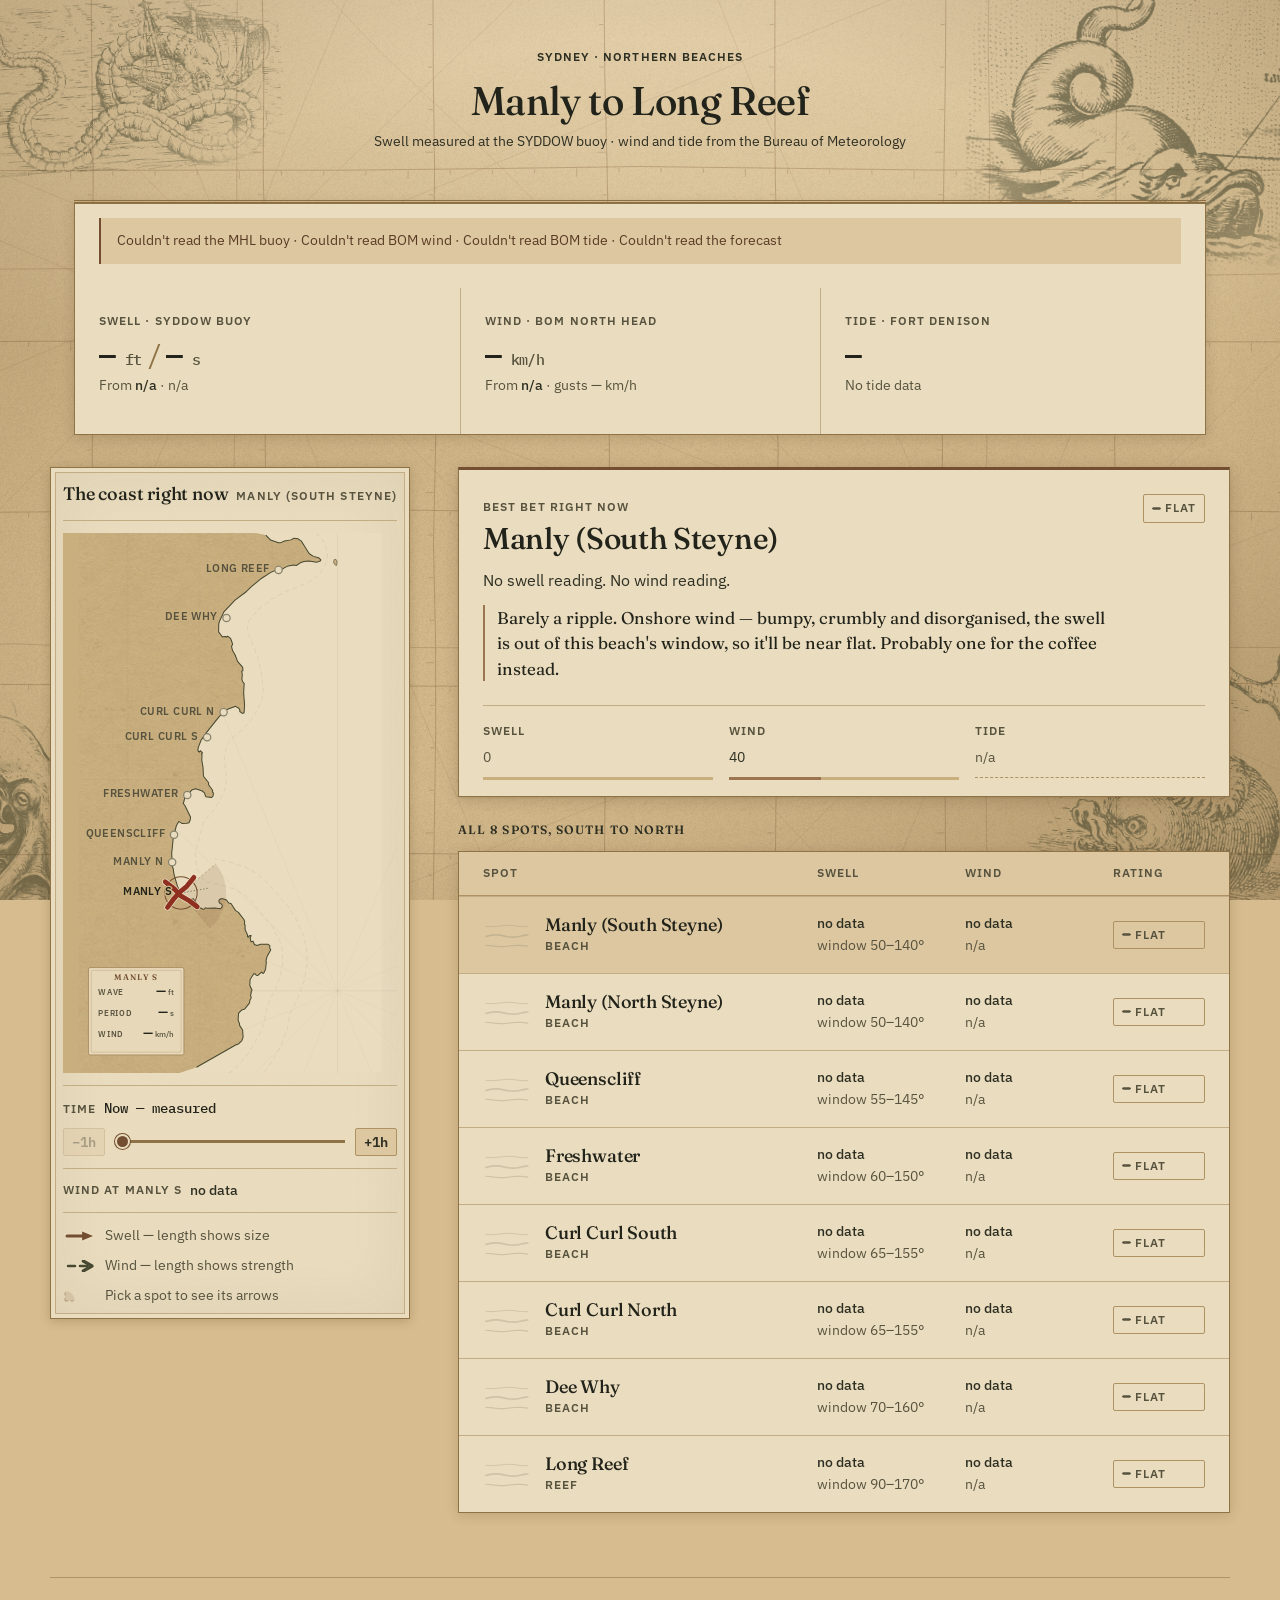
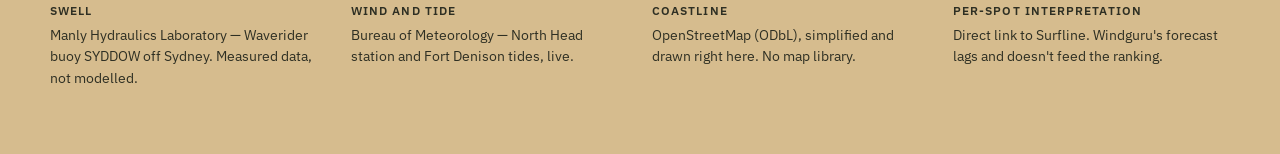
==== commit 35bee8c4: "Rebuild the land as paper structure; Gessner's sea orm on the masthead The land was sprayed-looking " ====
--- a/index.html
+++ b/index.html
@@ -81,7 +81,7 @@
        preserveAspectRatio="xMidYMid slice" aria-hidden="true"></svg>
 
   <div class="marginalia" aria-hidden="true">
-    <img class="marg marg-serpent" src="assets/sea-serpent.webp" alt="" />
+    <img class="marg marg-serpent" src="assets/gessner-serpent.jpg" alt="" />
     <img class="marg marg-monster" src="assets/sea-monster.webp" alt="" />
     <!-- The kraken and the sea dragon take the two bottom corners, matching
          the pair that flank the masthead. The sea unicorn sits in the left
--- a/style.css
+++ b/style.css
@@ -148,21 +148,15 @@
   position: absolute;
   display: block;
   filter: url(#ink-stamp);
-  /* ONE opacity for every plate. The groups used to carry their own (0.55 for
-     the corners, 0.46 for the gutter) on top of source images with wildly
-     different ink weight, so some read crisp and others foggy. The plates are
-     now levelled to a common ink profile offline — see assets/CREDITS.md — and
-     the density difference is gone, which means they can and should all sit at
-     the same weight here. */
-  opacity: 0.52;
+  opacity: 0.6;
   /* The ink-stamp drops white paper, but these plates sit on hatched blue sea,
      which has mid luminance and therefore survives as a visible rectangle. A
      soft mask dissolves the plate edge so it reads as ink bled into the page
      rather than a photograph pasted onto it. */
-  -webkit-mask-image: radial-gradient(ellipse 62% 62% at 50% 50%,
-    #000 42%, rgba(0,0,0,0.55) 68%, transparent 88%);
-  mask-image: radial-gradient(ellipse 62% 62% at 50% 50%,
-    #000 42%, rgba(0,0,0,0.55) 68%, transparent 88%);
+  -webkit-mask-image: radial-gradient(ellipse 68% 68% at 50% 50%,
+    #000 50%, rgba(0,0,0,0.66) 74%, transparent 92%);
+  mask-image: radial-gradient(ellipse 68% 68% at 50% 50%,
+    #000 50%, rgba(0,0,0,0.66) 74%, transparent 92%);
 }
 /* Cropped to the creature: `cover` plus an object-position that pushes the
    unwanted half of the plate out of the frame. */
@@ -201,24 +195,52 @@
 .marg-dragon {
   right: 0;
   aspect-ratio: 800 / 769;
-  transform: translate(16%, 22%) rotate(5deg) scaleX(-1);
-}
+  transform: translate(24%, 12%) rotate(5deg) scaleX(-1);
+}
+/* Anchored so the galleon at the top of the plate lines up with the left edge
+   of the content column. The hull begins 38.3% across the image — measured off
+   the plate itself: columns 140-150 carry no ink and it resumes hard at 155 of
+   405 — so the plate is pulled back by exactly that fraction from the column
+   edge.
+
+   Its width then follows from the same number rather than being chosen. To put
+   the galleon on the column edge AND still run the plate's own left edge off
+   the window, the plate must be at least gutter / 0.383 wide; anything less and
+   a band of bare parchment opens up to its left, which is what happened when
+   the alignment was first added at a fixed width.
+
+   There is deliberately NO upper cap on that width. Capping it was tried and
+   it does not work: past the cap the plate is too narrow to reach the window
+   edge once its galleon is on the column edge, so you get back either the empty
+   strip or a misaligned ship — the two are the same constraint and you cannot
+   satisfy one by giving up the other. On a very wide window the plate does get
+   large, but most of it lies under the content column where nothing shows it,
+   and what fills the margin is the middle of the creature rather than its edge.
+
+   `min(0px, ...)` only guards the narrow end, where the gutter goes to zero. */
 .marg-kraken {
   left: 0;
+  width: max(260px, calc((100vw - 1180px) / 0.766 + 20px));
   aspect-ratio: 405 / 390;
-  transform: translate(-14%, 20%) rotate(3deg);
-}
+  transform: translate(min(0px, calc((100vw - 1180px) / 2 - 38.3%)), 20%) rotate(3deg);
+}
+
 @media (min-width: 1400px) {
-  .marg-dragon { transform: translate(4%, 16%) rotate(5deg) scaleX(-1); }
-  .marg-kraken { transform: translate(-4%, 15%) rotate(3deg); }
-}
-
+  .marg-dragon { transform: translate(12%, 7%) rotate(5deg) scaleX(-1); }
+  .marg-kraken { transform: translate(min(0px, calc((100vw - 1180px) / 2 - 38.3%)), 15%) rotate(3deg); }
+}
+
+/* Gessner's 1558 woodcut of Olaus Magnus's sea orm — the serpent taking a ship
+   by the mast. It is a wide, shallow plate (2.08:1) where the one it replaced
+   was square, so it is framed to its own aspect and bled further off the left:
+   the serpent's coils fill the margin and the ship it has hold of sits inward,
+   under the masthead's whitespace. Cropping it square instead would have
+   thrown away either the coils or the ship, and the two together are the
+   picture. */
 .marg-serpent {
   left: 0;
-  aspect-ratio: 1 / 1;
-  object-fit: cover;
-  object-position: 55% 45%;   /* the coiled body, away from the caption */
-  transform: translate(-16%, -30%) rotate(-6deg);
+  aspect-ratio: 887 / 427;
+  transform: translate(-22%, -6%) rotate(-4deg);
 }
 .marg-monster {
   right: 0;
@@ -255,7 +277,7 @@
 /* A genuine gutter exists beyond this, so they can come fully on-page. */
 @media (min-width: 1400px) {
   .marg { opacity: 0.6; width: clamp(240px, 22vw, 420px); }
-  .marg-serpent { transform: translate(-4%, -26%) rotate(-6deg); }
+  .marg-serpent { transform: translate(-8%, -4%) rotate(-4deg); }
   .marg-monster { transform: translate(4%, -18%) rotate(4deg) scaleX(-1); }
 }
 @media (max-width: 820px) { .marg { opacity: 0.4; } }
@@ -284,15 +306,20 @@
   /* A gentler edge than the corner plates. `.marg` dissolves everything
      outside the middle 42%, which suits a creature bleeding off the page but
      would eat most of one meant to be looked at. */
-  -webkit-mask-image: radial-gradient(ellipse 82% 82% at 50% 50%,
-    #000 0 76%, rgba(0,0,0,0.65) 90%, transparent 100%);
-  mask-image: radial-gradient(ellipse 82% 82% at 50% 50%,
-    #000 0 76%, rgba(0,0,0,0.65) 90%, transparent 100%);
+  -webkit-mask-image: radial-gradient(ellipse 86% 86% at 50% 50%,
+    #000 0 80%, rgba(0,0,0,0.74) 92%, transparent 100%);
+  mask-image: radial-gradient(ellipse 86% 86% at 50% 50%,
+    #000 0 80%, rgba(0,0,0,0.74) 92%, transparent 100%);
+}
+
+@media (min-width: 1800px) {
+  .marg-lower { opacity: 0.55; }
 }
 
 @media (min-width: 1340px) {
   .marg-lower {
     display: block;
+    opacity: 0.46;
     width: min(400px, calc(100vw - 1180px));
   }
   /* Raised, so its tail lands in the gap between the conditions panel and the
@@ -634,12 +661,13 @@
 
 .sea  { fill: var(--paper-raised); }
 .land { fill: var(--paper-sunken); }
-/* The photographed parchment, over the flat land fill. Kept below full
-   strength so the land still reads as the palette's own tone rather than as a
-   photograph dropped into the chart. */
-.land-tex { fill: url(#land-tex); pointer-events: none; opacity: 0.72; }
+/* Generated parchment, at full strength because it is already mixed on the
+   land's own tone rather than being a photograph knocked back toward it.
+   That is the whole difference: the previous texture was a blurred photo of
+   another map, and a blurred photo of ink reads as dirt, not as paper. */
+.land-tex { fill: url(#land-tex); pointer-events: none; }
 .land-grain { fill: url(#land-grain); pointer-events: none; }
-.land-stipple { fill: var(--coffee); opacity: 0.13; }
+.land-stipple { fill: var(--coffee); opacity: 0.09; }
 .shore { fill: none; stroke: var(--olive); stroke-width: 1.25; stroke-linejoin: round; }
 .rock  { fill: var(--paper-sunken); stroke: var(--olive); stroke-width: 0.75; }
 
@@ -666,18 +694,18 @@
    names now — they are the reading, and a name should not hide one. */
 .swell-casing, .wind-casing {
   stroke: var(--paper-raised);
-  stroke-width: 6;
+  stroke-width: 5.2;
   fill: none;
   stroke-linecap: round;
   stroke-linejoin: round;
   opacity: 0.85;
 }
-.swell-arrow { stroke: var(--coffee); stroke-width: 3.4; fill: none; stroke-linecap: round; }
+.swell-arrow { stroke: var(--coffee); stroke-width: 3; fill: none; stroke-linecap: round; }
 .swell-head  { fill: var(--coffee); }
 
 /* Wind: dashed shaft, open chevron, Olive — deliberately a different visual
    language, so the two are told apart by shape as well as by colour. */
-.wind-arrow { stroke: var(--olive); stroke-width: 3; fill: none; stroke-dasharray: 7 5; stroke-linecap: round; }
+.wind-arrow { stroke: var(--olive); stroke-width: 2.6; fill: none; stroke-dasharray: 7 5; stroke-linecap: round; }
 .wind-head  { stroke: var(--olive); stroke-width: 3.2; fill: none; stroke-linecap: round; stroke-linejoin: round; }
 
 /* --- pins --------------------------------------------------------------- */
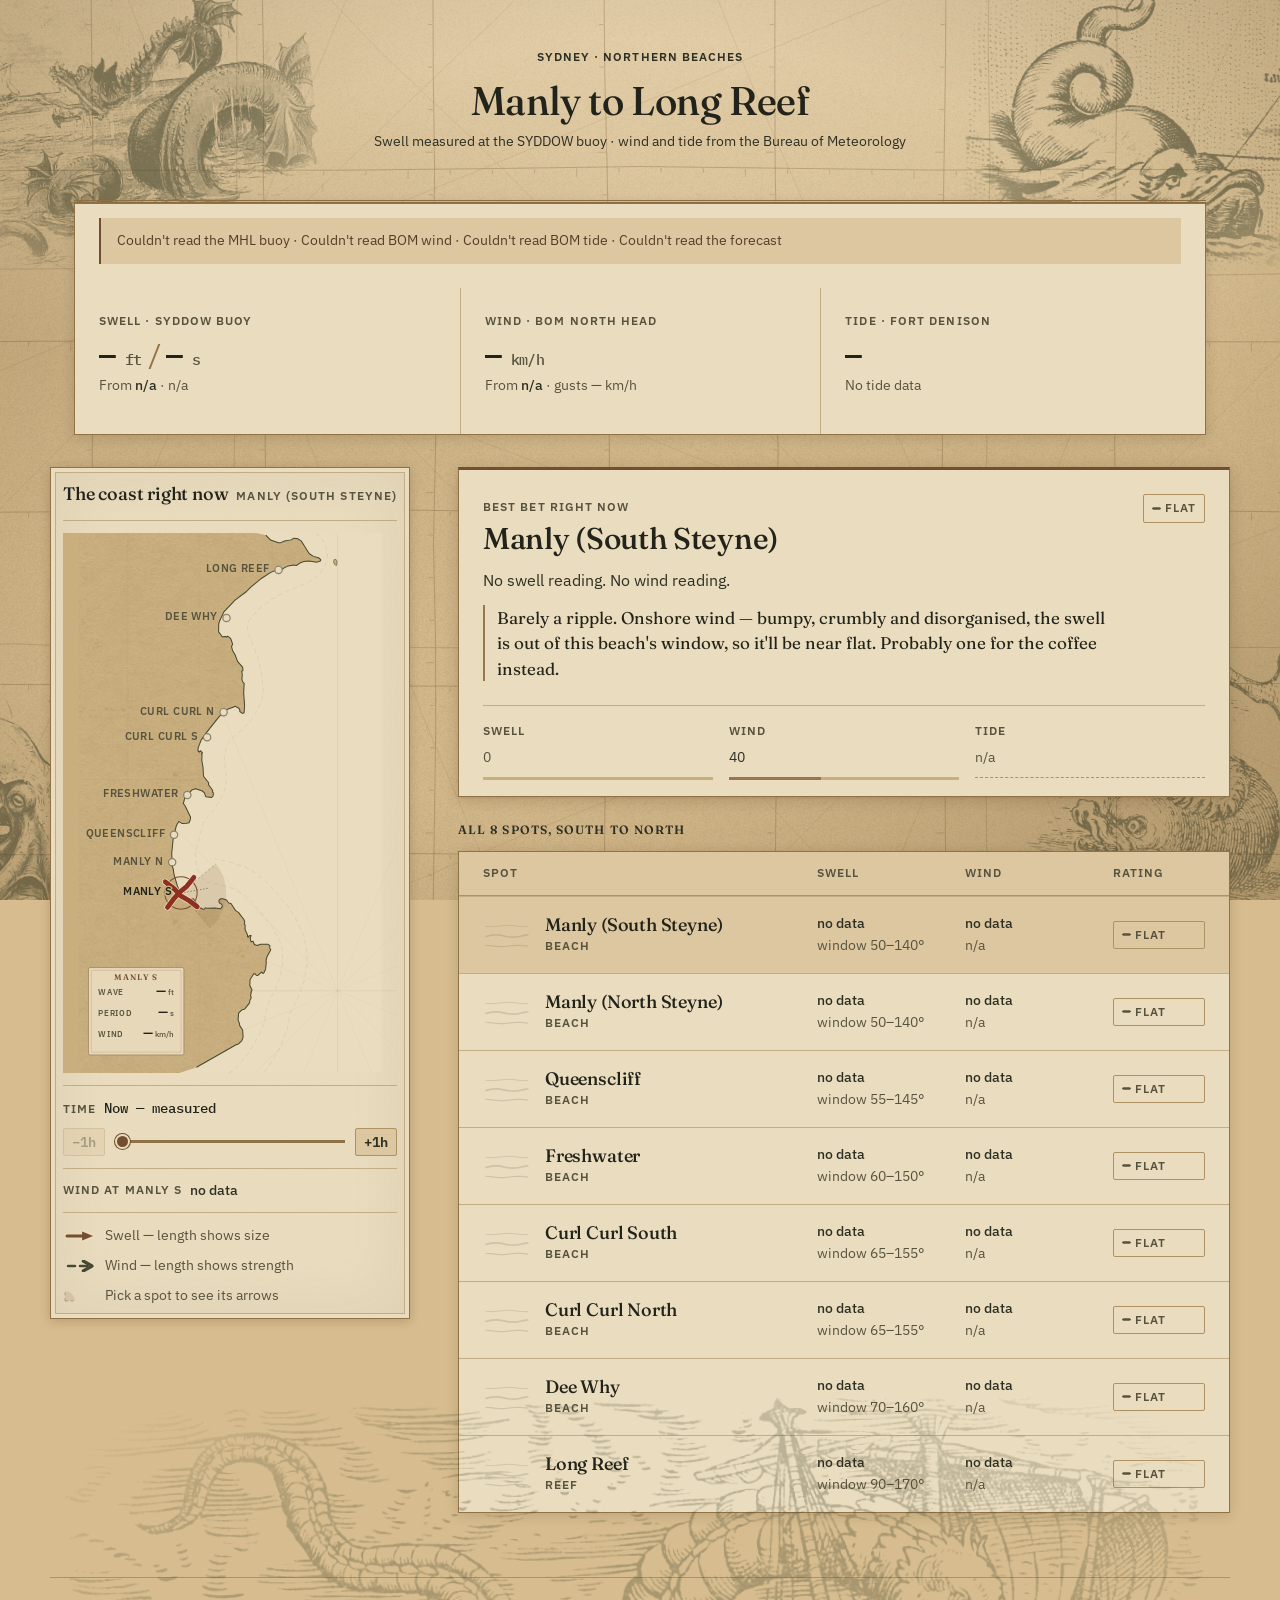
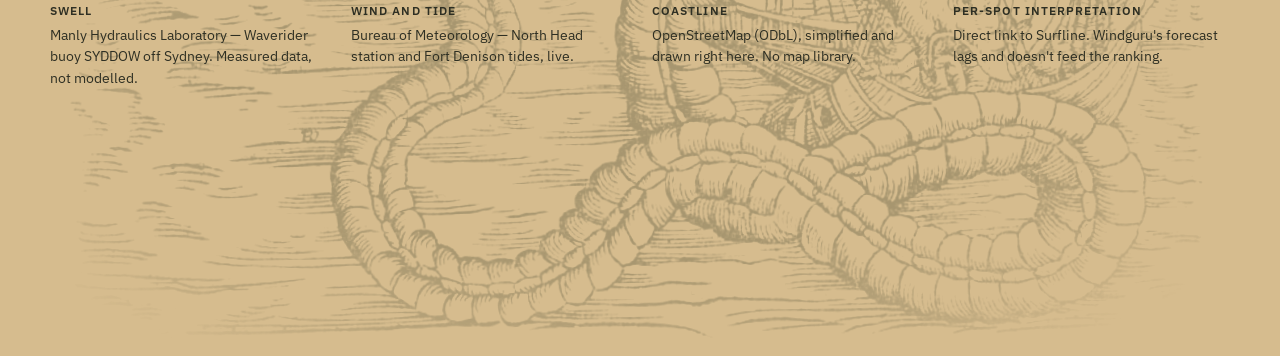
==== commit 9bbdfd11: "Move the Gessner to the colophon; restore the corner serpent Putting it in the top-left corner was t" ====
--- a/index.html
+++ b/index.html
@@ -81,7 +81,7 @@
        preserveAspectRatio="xMidYMid slice" aria-hidden="true"></svg>
 
   <div class="marginalia" aria-hidden="true">
-    <img class="marg marg-serpent" src="assets/gessner-serpent.jpg" alt="" />
+    <img class="marg marg-serpent" src="assets/sea-serpent.webp" alt="" />
     <img class="marg marg-monster" src="assets/sea-monster.webp" alt="" />
     <!-- The kraken and the sea dragon take the two bottom corners, matching
          the pair that flank the masthead. The sea unicorn sits in the left
@@ -144,6 +144,11 @@
   </main>
 
   <footer class="colophon wrap">
+    <!-- Gessner's sea orm lies across the colophon. It is a wide, shallow
+         plate and this is the only wide, shallow space on the page; it also
+         has to scroll with the footer, so unlike the other marginalia it lives
+         inside the content rather than in the fixed layer. -->
+    <img class="marg marg-orm" src="assets/gessner-serpent.jpg" alt="" aria-hidden="true" />
     <dl>
       <div>
         <dt class="label">Swell</dt>
--- a/style.css
+++ b/style.css
@@ -220,8 +220,17 @@
    `min(0px, ...)` only guards the narrow end, where the gutter goes to zero. */
 .marg-kraken {
   left: 0;
-  width: max(260px, calc((100vw - 1180px) / 0.766 + 20px));
+  /* +32px rather than +20: the rotation below swings the plate's top-left
+     corner very slightly inward, and the margin has to cover that too. */
+  width: max(260px, calc((100vw - 1180px) / 0.766 + 32px));
   aspect-ratio: 405 / 390;
+  /* Pivot on the galleon itself, not the middle of the plate. Rotating about
+     the centre moved the ship 7.2px sideways — 1.8% of the plate's width — and
+     that was the misaligned corner: the translate put the galleon exactly on
+     the column edge and then the rotate slid it off again. Turning the plate
+     about the ship leaves the ship where it was put.
+     38.3% across, 14.9% down: measured off the plate, not estimated. */
+  transform-origin: 38.3% 14.9%;
   transform: translate(min(0px, calc((100vw - 1180px) / 2 - 38.3%)), 20%) rotate(3deg);
 }
 
@@ -230,17 +239,12 @@
   .marg-kraken { transform: translate(min(0px, calc((100vw - 1180px) / 2 - 38.3%)), 15%) rotate(3deg); }
 }
 
-/* Gessner's 1558 woodcut of Olaus Magnus's sea orm — the serpent taking a ship
-   by the mast. It is a wide, shallow plate (2.08:1) where the one it replaced
-   was square, so it is framed to its own aspect and bled further off the left:
-   the serpent's coils fill the margin and the ship it has hold of sits inward,
-   under the masthead's whitespace. Cropping it square instead would have
-   thrown away either the coils or the ship, and the two together are the
-   picture. */
 .marg-serpent {
   left: 0;
-  aspect-ratio: 887 / 427;
-  transform: translate(-22%, -6%) rotate(-4deg);
+  aspect-ratio: 1 / 1;
+  object-fit: cover;
+  object-position: 55% 45%;   /* the coiled body, away from the caption */
+  transform: translate(-16%, -30%) rotate(-6deg);
 }
 .marg-monster {
   right: 0;
@@ -277,7 +281,7 @@
 /* A genuine gutter exists beyond this, so they can come fully on-page. */
 @media (min-width: 1400px) {
   .marg { opacity: 0.6; width: clamp(240px, 22vw, 420px); }
-  .marg-serpent { transform: translate(-8%, -4%) rotate(-4deg); }
+  .marg-serpent { transform: translate(-4%, -26%) rotate(-6deg); }
   .marg-monster { transform: translate(4%, -18%) rotate(4deg) scaleX(-1); }
 }
 @media (max-width: 820px) { .marg { opacity: 0.4; } }
@@ -1345,6 +1349,37 @@
 /* The one heading that sits on the bare ground rather than on a panel. */
 #sheet-heading { color: var(--ink-on-ground); }
 
+/* Gessner's sea orm, laid right across the colophon.
+   
+   It is the one plate that scrolls with the page rather than sitting in the
+   fixed layer, because it belongs to this block: it is a 2.08:1 picture and
+   the footer band is the only wide, shallow space here. Anywhere in the side
+   gutters it would have had to be cropped to a column, which costs either the
+   coils or the ship, and the two together are the picture.
+   
+   Its opacity is lower than every other plate and that figure is measured, not
+   chosen: the colophon's text sits directly on top of it, and at 0.34 the
+   darkest ink the filter can put under a letter still leaves 4.6:1. At 0.4 it
+   is 4.2:1 and fails. */
+.colophon { position: relative; }
+.marg-orm {
+  position: absolute;
+  /* Inset by more than the rotation can add. A rotated box reports a bounding
+     box wider than the element — at 1 degree over a ~300px height that is ~5px
+     each side — and at full width that was enough to push the page into
+     horizontal scroll. */
+  left: 8px;
+  top: 50%;
+  width: calc(100% - 16px);
+  aspect-ratio: 887 / 427;
+  z-index: -1;
+  opacity: 0.32;
+  transform: translateY(-50%) rotate(-1deg);
+}
+/* Below this the colophon collapses to a single narrow column and a 2.08:1
+   plate behind it is too small to read as a picture. */
+@media (max-width: 600px) { .marg-orm { display: none; } }
+
 .colophon dl { display: grid; grid-template-columns: repeat(auto-fit, minmax(220px, 1fr)); gap: var(--s5); margin: 0; }
 /* `.label` sets its own colour, so these do not inherit the on-ground ink the
    .colophon block sets — they have to be told directly. */
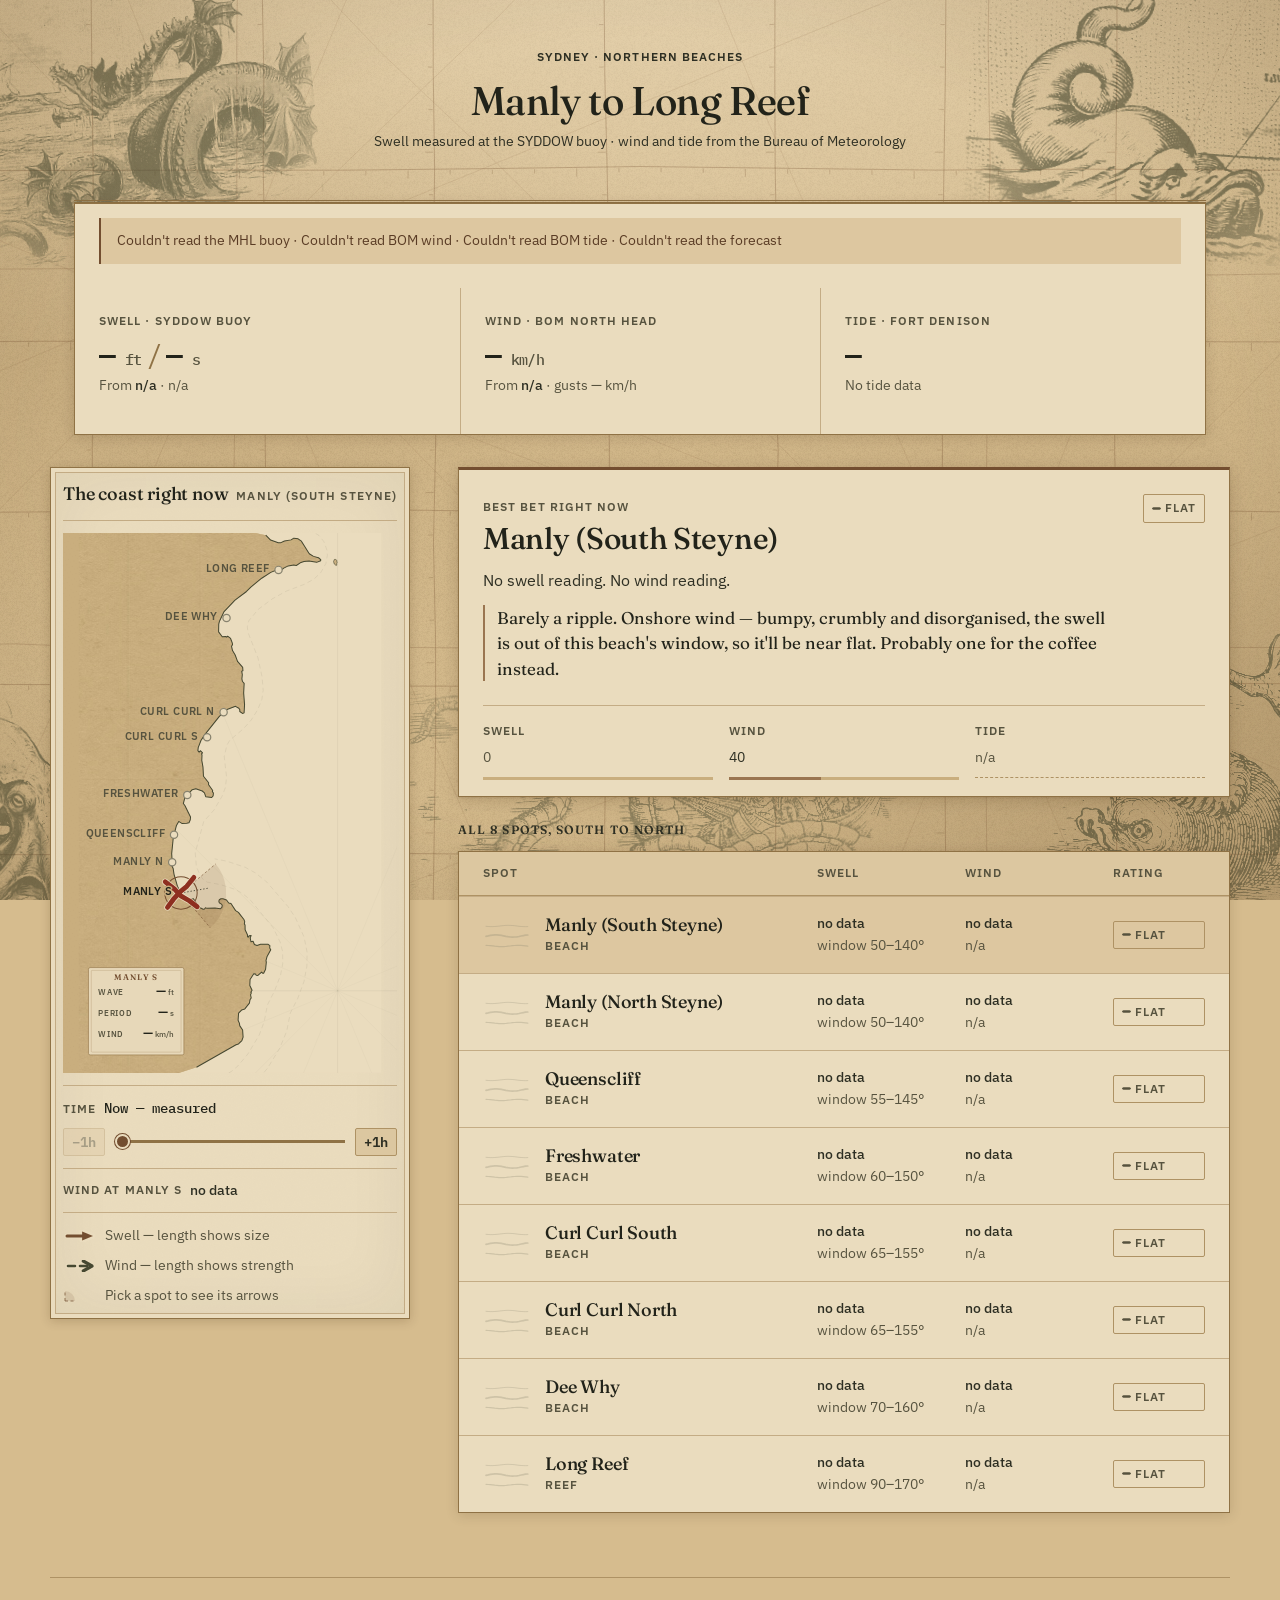
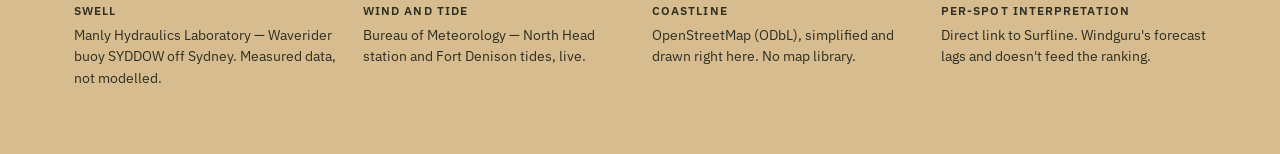
==== commit 1a4978d2: "All plates fixed again; strip the orm's sea and darken it FIXED, all of them. The previous change ma" ====
--- a/index.html
+++ b/index.html
@@ -84,11 +84,13 @@
     <img class="marg marg-serpent" src="assets/sea-serpent.webp" alt="" />
     <img class="marg marg-monster" src="assets/sea-monster.webp" alt="" />
     <!-- The kraken and the sea dragon take the two bottom corners, matching
-         the pair that flank the masthead. The sea unicorn sits in the left
-         gutter and only appears once the window is wide enough to have one. -->
+         the pair that flank the masthead; Gessner's sea orm lies across the
+         bottom centre between them. The sea unicorn sits in the left gutter
+         and only appears once the window is wide enough to have one. -->
     <img class="marg marg-lower marg-unicorn" src="assets/sea-unicorn.jpg" alt="" />
     <img class="marg marg-corner marg-dragon" src="assets/sea-dragon.jpg" alt="" />
     <img class="marg marg-corner marg-kraken" src="assets/kraken.jpg" alt="" />
+    <img class="marg marg-orm" src="assets/gessner-serpent.jpg" alt="" />
   </div>
 
   <header class="masthead wrap">
@@ -144,11 +146,6 @@
   </main>
 
   <footer class="colophon wrap">
-    <!-- Gessner's sea orm lies across the colophon. It is a wide, shallow
-         plate and this is the only wide, shallow space on the page; it also
-         has to scroll with the footer, so unlike the other marginalia it lives
-         inside the content rather than in the fixed layer. -->
-    <img class="marg marg-orm" src="assets/gessner-serpent.jpg" alt="" aria-hidden="true" />
     <dl>
       <div>
         <dt class="label">Swell</dt>
--- a/style.css
+++ b/style.css
@@ -137,6 +137,10 @@
 .gnd-rhumb-main { stroke-width: 1; opacity: 0.24; }
 .gnd-ring { fill: none; stroke: var(--coffee); stroke-width: 1; opacity: 0.34; }
 
+/* Fixed to the viewport — ALL of them, including the sea orm, which is why it
+   moved out of the colophon and into this layer. The mix was the problem: four
+   creatures held to the window while a fifth scrolled with its block read as an
+   inconsistency rather than as a choice. */
 .marginalia {
   position: fixed;
   inset: 0;
@@ -183,7 +187,7 @@
    same width, same bleed off the corner, so the two right-hand creatures read
    as a matched pair top and bottom. Sized to the window, not to the gutter, so
    it does not depend on there being a margin at all. */
-.marg-corner {
+.marg.marg-corner {
   top: auto;
   bottom: 0;
   width: clamp(130px, 29vw, 460px);
@@ -192,10 +196,11 @@
    a few percent up from the bottom left a band of bare parchment underneath,
    which reads as a plate that missed its mark rather than as one running off
    the edge — the corner has to be filled or not used. */
-.marg-dragon {
+.marg.marg-dragon {
   right: 0;
   aspect-ratio: 800 / 769;
-  transform: translate(24%, 12%) rotate(5deg) scaleX(-1);
+  /* Upright. The tilt read as a plate that had slipped, not as one placed. */
+  transform: translate(24%, 12%) scaleX(-1);
 }
 /* Anchored so the galleon at the top of the plate lines up with the left edge
    of the content column. The hull begins 38.3% across the image — measured off
@@ -218,11 +223,25 @@
    and what fills the margin is the middle of the creature rather than its edge.
 
    `min(0px, ...)` only guards the narrow end, where the gutter goes to zero. */
-.marg-kraken {
+.marg.marg-kraken {
   left: 0;
-  /* +32px rather than +20: the rotation below swings the plate's top-left
-     corner very slightly inward, and the margin has to cover that too. */
-  width: max(260px, calc((100vw - 1180px) / 0.766 + 32px));
+  /* Sized from the SAME measured edge it aligns to. Deriving it from the
+     viewport instead — calc((100vw - 1180px) / 2) — is what kept the ship
+     short of the box: that is the column's border box, and the panels start
+     one padding further in. --panel-left is measured off a real panel in
+     app.js, so it cannot drift out of step with the padding rules.
+     Divided by 0.371 rather than by the galleon's own 0.383: the rotation
+     below swings the plate's top-left corner inward by about 0.8% of its
+     width, and since the width grows with the window a FIXED margin gets eaten
+     — at 2240px the left edge had crept back to 0.4px off the window. Folding
+     the allowance into the divisor makes it scale with the plate instead.
+
+     Written as `.marg.marg-kraken` because `.marg` alone matches this element
+     too, sets its own width in a later @media block, and at equal specificity
+     was winning: the plate was rendering at 352px where this rule asks for
+     643px, which is exactly why the galleon never reached the column edge no
+     matter what the offset said. */
+  width: max(260px, calc(var(--panel-left, 0px) / 0.371 + 24px));
   aspect-ratio: 405 / 390;
   /* Pivot on the galleon itself, not the middle of the plate. Rotating about
      the centre moved the ship 7.2px sideways — 1.8% of the plate's width — and
@@ -231,12 +250,12 @@
      about the ship leaves the ship where it was put.
      38.3% across, 14.9% down: measured off the plate, not estimated. */
   transform-origin: 38.3% 14.9%;
-  transform: translate(min(0px, calc((100vw - 1180px) / 2 - 38.3%)), 20%) rotate(3deg);
+  transform: translate(min(0px, calc(var(--panel-left, 0px) - 38.3%)), 20%) rotate(3deg);
 }
 
 @media (min-width: 1400px) {
-  .marg-dragon { transform: translate(12%, 7%) rotate(5deg) scaleX(-1); }
-  .marg-kraken { transform: translate(min(0px, calc((100vw - 1180px) / 2 - 38.3%)), 15%) rotate(3deg); }
+  .marg.marg-dragon { transform: translate(12%, 7%) scaleX(-1); }
+  .marg.marg-kraken { transform: translate(min(0px, calc(var(--panel-left, 0px) - 38.3%)), 15%) rotate(3deg); }
 }
 
 .marg-serpent {
@@ -747,7 +766,11 @@
 /* The swell window: an arc showing which bearings this beach can actually see.
    Only drawn for the active spot — eleven of these at once is noise. */
 .window-wedge { fill: var(--coffee); opacity: 0.13; }
-.window-edge  { stroke: var(--coffee); stroke-width: 0.85; opacity: 0.45; fill: none; stroke-dasharray: 3 2.5; }
+/* The two edges of the beach's swell window, and the shore-normal it is read
+   against, are the only construction lines on the chart — they say what the
+   arrow beside them means. At 0.45 they were fainter than the depth contours
+   behind them, which put the explanation below the decoration. */
+.window-edge  { stroke: var(--coffee); stroke-width: 1; opacity: 0.72; fill: none; stroke-dasharray: 3 2.5; }
 
 /* ==========================================================================
    Pirate chart chrome — compass rose, rhumb lines, ship, sea monster
@@ -986,7 +1009,7 @@
   fill: var(--ink-muted);
 }
 .tide-val { font-family: var(--mono); font-size: 11px; fill: var(--ink-muted); }
-.shore-normal { stroke: var(--olive); stroke-width: 1; stroke-dasharray: 1.5 2.5; opacity: 0.8; }
+.shore-normal { stroke: var(--noir); stroke-width: 1.15; stroke-dasharray: 1.5 2.5; opacity: 0.9; }
 
 /* ==========================================================================
    Verdict — the answer, given card weight
@@ -1342,42 +1365,53 @@
 
 .colophon {
   border-top: 1px solid var(--rule);
-  padding: var(--s5) 0 var(--s8);
+  /* The deep bottom padding is the sea orm's berth: it is a wide, shallow
+     plate lying below the colophon's type, and without the room it would be
+     cut off by the end of the page. */
+  /* Deep enough that most of the sea orm lies clear of the type. Its height is
+     ~0.48 of the column width, so the room it needs tracks the column, not the
+     window — hence a vw figure with a cap rather than a fixed one. */
+  padding-top: var(--s5);
   font-size: var(--t-small);
   color: var(--ink-on-ground);
 }
+
+/* The sea orm's berth, deep enough that most of the plate lies clear of the
+   type. Its height is ~0.48 of the column width, so the room it needs tracks
+   the column rather than the window — hence a vw figure with a cap.
+   
+   It has to out-specify `.wrap`, which the colophon also carries: `.wrap` sets
+   the padding SHORTHAND, it appears later in this file (in the Responsive
+   block), and at equal specificity that reset padding-bottom to 0. Every
+   attempt to give the orm room silently did nothing because of it. */
+.colophon.wrap { padding-bottom: var(--s8); }
 /* The one heading that sits on the bare ground rather than on a panel. */
 #sheet-heading { color: var(--ink-on-ground); }
 
-/* Gessner's sea orm, laid right across the colophon.
+/* Gessner's sea orm, across the bottom centre, between the two corner plates.
    
-   It is the one plate that scrolls with the page rather than sitting in the
-   fixed layer, because it belongs to this block: it is a 2.08:1 picture and
-   the footer band is the only wide, shallow space here. Anywhere in the side
-   gutters it would have had to be cropped to a column, which costs either the
-   coils or the ship, and the two together are the picture.
+   It sits in the fixed layer with the rest of them now rather than inside the
+   colophon. That is what the mix cost: held to its block it scrolled while the
+   other four stayed put.
    
-   Its opacity is lower than every other plate and that figure is measured, not
-   chosen: the colophon's text sits directly on top of it, and at 0.34 the
-   darkest ink the filter can put under a letter still leaves 4.6:1. At 0.4 it
-   is 4.2:1 and fails. */
-.colophon { position: relative; }
+   Its sea is gone. The plate is a woodcut of a serpent in a hatched ocean, and
+   the hatching is what read as fog — it could not be removed by tone, because
+   the sea's strokes and the creature's outlines occupy exactly the same
+   luminance range. They separate on local ink DENSITY instead: the creature is
+   a dense mass of line, the sea is thin strokes with white between them, so
+   blurring the ink heavily and keeping only what sits in a dense neighbourhood
+   drops the water and leaves the animal. Ink below L110 went 20.2% -> 16.3%.
+   
+   Darker than it was, at the cost the note below records. */
 .marg-orm {
-  position: absolute;
-  /* Inset by more than the rotation can add. A rotated box reports a bounding
-     box wider than the element — at 1 degree over a ~300px height that is ~5px
-     each side — and at full width that was enough to push the page into
-     horizontal scroll. */
-  left: 8px;
-  top: 50%;
-  width: calc(100% - 16px);
+  left: 50%;
+  top: auto;
+  bottom: 0;
+  width: min(560px, 44vw);
   aspect-ratio: 887 / 427;
-  z-index: -1;
-  opacity: 0.32;
-  transform: translateY(-50%) rotate(-1deg);
-}
-/* Below this the colophon collapses to a single narrow column and a 2.08:1
-   plate behind it is too small to read as a picture. */
+  opacity: 0.46;
+  transform: translate(-50%, 16%) rotate(-1deg);
+}
 @media (max-width: 600px) { .marg-orm { display: none; } }
 
 .colophon dl { display: grid; grid-template-columns: repeat(auto-fit, minmax(220px, 1fr)); gap: var(--s5); margin: 0; }
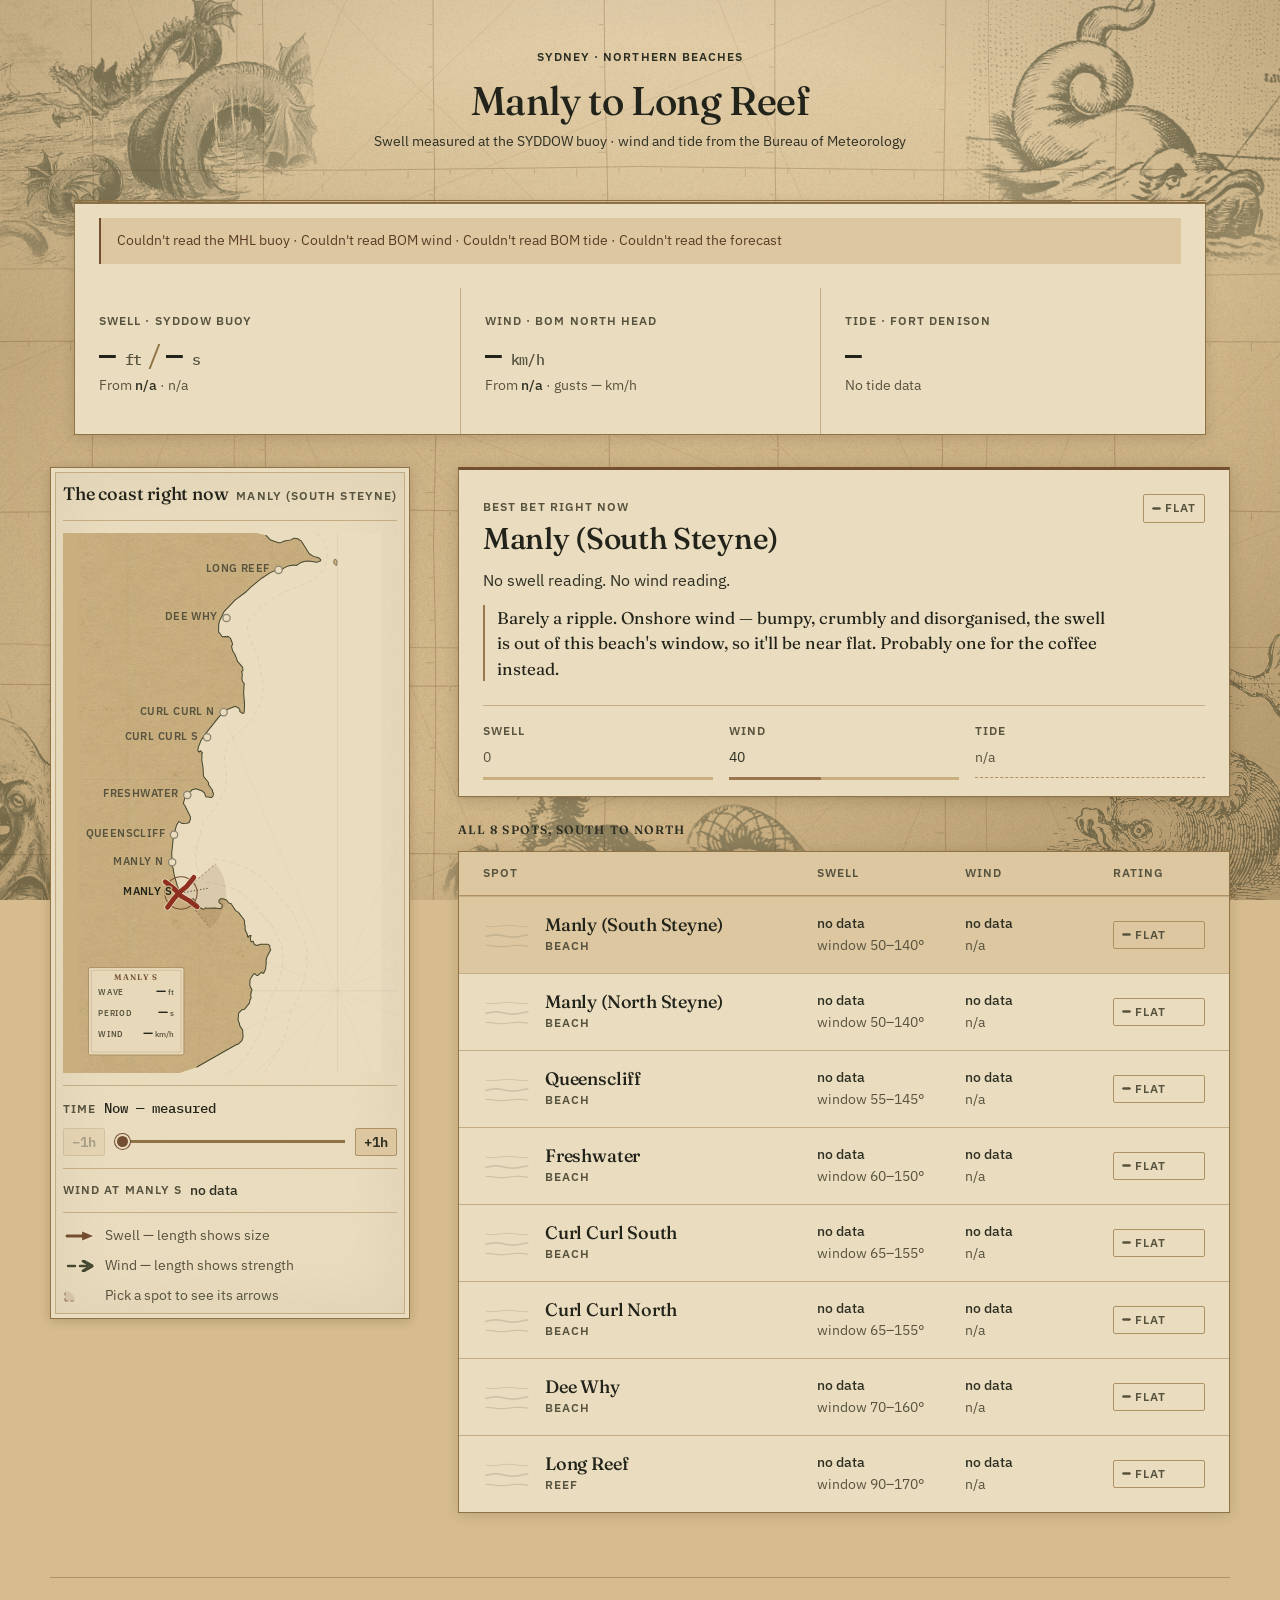
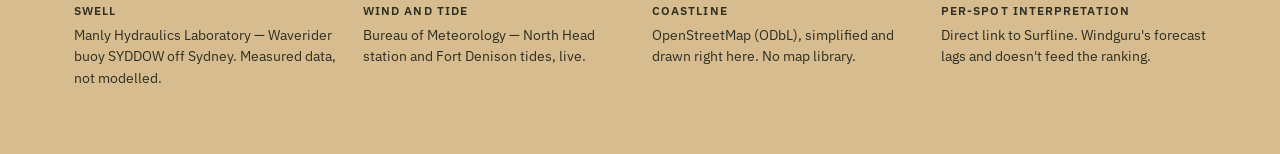
==== commit 44498f2a: "Swap the bottom-centre and left-gutter plates The sea unicorn takes the bottom centre and Gessner's " ====
--- a/index.html
+++ b/index.html
@@ -85,12 +85,12 @@
     <img class="marg marg-monster" src="assets/sea-monster.webp" alt="" />
     <!-- The kraken and the sea dragon take the two bottom corners, matching
          the pair that flank the masthead; Gessner's sea orm lies across the
-         bottom centre between them. The sea unicorn sits in the left gutter
+         bottom centre between them. Gessner's sea orm takes the left gutter
          and only appears once the window is wide enough to have one. -->
-    <img class="marg marg-lower marg-unicorn" src="assets/sea-unicorn.jpg" alt="" />
+    <img class="marg marg-lower marg-orm" src="assets/gessner-serpent.jpg" alt="" />
     <img class="marg marg-corner marg-dragon" src="assets/sea-dragon.jpg" alt="" />
     <img class="marg marg-corner marg-kraken" src="assets/kraken.jpg" alt="" />
-    <img class="marg marg-orm" src="assets/gessner-serpent.jpg" alt="" />
+    <img class="marg marg-unicorn" src="assets/sea-unicorn.jpg" alt="" />
   </div>
 
   <header class="masthead wrap">
--- a/style.css
+++ b/style.css
@@ -307,10 +307,11 @@
 @media (max-width: 480px) { .marginalia { display: none; } }
 
 /* --- the gutter marginalia -----------------------------------------------
-   The sea unicorn, in the left margin, fixed like the corner plates so it
-   holds position as the page scrolls.
-
-   It is a wide, shallow plate, so it takes the tuck: flush with the window
+   Gessner's sea orm, in the left margin, fixed like the corner plates.
+
+   It is a wide, shallow plate — wider than the one it replaced, which is why
+   the two swapped: at 2.077:1 it takes the tuck far better than it sat in the
+   bottom band. Flush with the window
    edge and exactly twice the gutter wide, with the outer half filling the
    margin and the inner half running under the content column. That reads as a
    plate slipped beneath the sheet. Two things it is deliberately NOT: pushed
@@ -345,12 +346,12 @@
     opacity: 0.46;
     width: min(400px, calc(100vw - 1180px));
   }
-  /* Raised, so its tail lands in the gap between the conditions panel and the
+  /* Raised, so its coils land in the gap between the conditions panel and the
      chart rather than disappearing behind one of them. */
-  .marg-unicorn {
+  .marg-orm {
     left: 0;
     top: 24%;
-    aspect-ratio: 575 / 431;
+    aspect-ratio: 887 / 427;
     transform: rotate(-4deg);
   }
 }
@@ -1388,31 +1389,32 @@
 /* The one heading that sits on the bare ground rather than on a panel. */
 #sheet-heading { color: var(--ink-on-ground); }
 
-/* Gessner's sea orm, across the bottom centre, between the two corner plates.
+/* The sea unicorn, across the bottom centre between the two corner plates.
    
-   It sits in the fixed layer with the rest of them now rather than inside the
-   colophon. That is what the mix cost: held to its block it scrolled while the
-   other four stayed put.
+   Sized to sit in the SAME BOX the sea orm had rather than at the same width:
+   the orm is 2.077:1 and this is 1.552:1, so matching widths would have made
+   it half again as tall and pushed it up through the colophon. Matching the
+   height instead keeps the band exactly where it was —
    
-   Its sea is gone. The plate is a woodcut of a serpent in a hatched ocean, and
-   the hatching is what read as fog — it could not be removed by tone, because
-   the sea's strokes and the creature's outlines occupy exactly the same
-   luminance range. They separate on local ink DENSITY instead: the creature is
-   a dense mass of line, the sea is thin strokes with white between them, so
-   blurring the ink heavily and keeping only what sits in a dense neighbourhood
-   drops the water and leaves the animal. Ink below L110 went 20.2% -> 16.3%.
+       width = ormWidth * 1.552 / 2.077 = 0.747 * ormWidth
    
-   Darker than it was, at the cost the note below records. */
-.marg-orm {
+   which is min(560px, 44vw) * 0.747 = min(418px, 33vw).
+   
+   Its sea and the scrap of coastline above the tail are gone. The waves came
+   out on local ink density, the same way the orm's did — dense mass keeps,
+   thin strokes with white between them go. The coastline could not: it is
+   engraved identically to the creature and separates from it by neither tone
+   nor density, only by POSITION, so it is cleared by position. */
+.marg-unicorn {
   left: 50%;
   top: auto;
   bottom: 0;
-  width: min(560px, 44vw);
-  aspect-ratio: 887 / 427;
+  width: min(418px, 33vw);
+  aspect-ratio: 450 / 290;
   opacity: 0.46;
   transform: translate(-50%, 16%) rotate(-1deg);
 }
-@media (max-width: 600px) { .marg-orm { display: none; } }
+@media (max-width: 600px) { .marg-unicorn { display: none; } }
 
 .colophon dl { display: grid; grid-template-columns: repeat(auto-fit, minmax(220px, 1fr)); gap: var(--s5); margin: 0; }
 /* `.label` sets its own colour, so these do not inherit the on-ground ink the
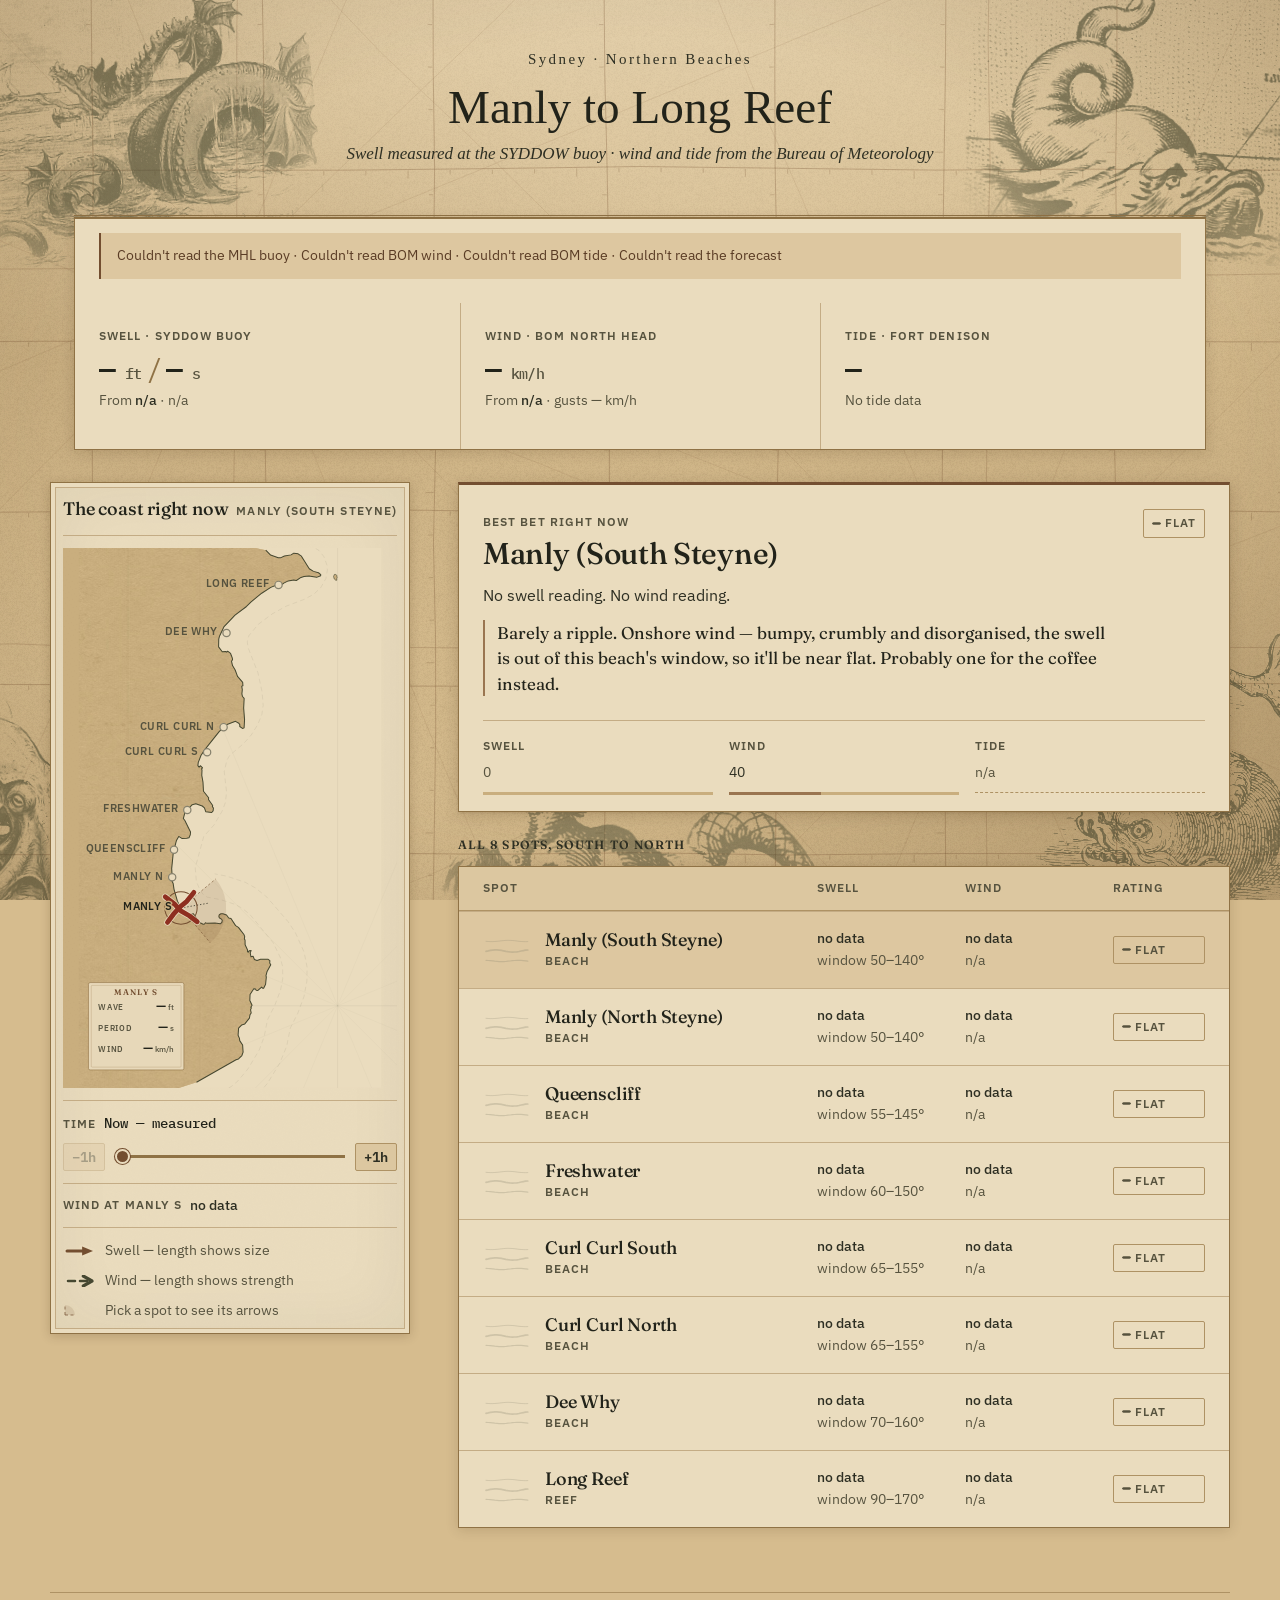
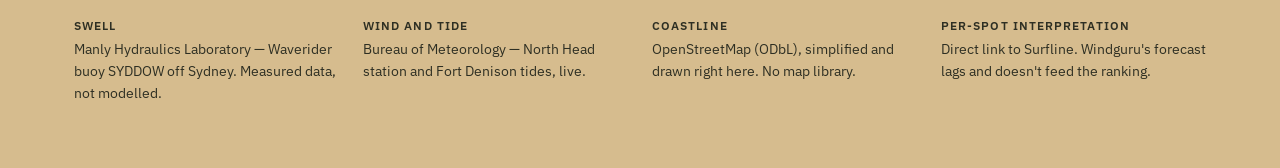
==== commit d9d140fc: "Set the masthead in IM Fell English All three lines — kicker, title and subtitle — now share one per" ====
--- a/index.html
+++ b/index.html
@@ -9,7 +9,7 @@
   <link rel="preconnect" href="https://fonts.googleapis.com" />
   <link rel="preconnect" href="https://fonts.gstatic.com" crossorigin />
   <link
-    href="https://fonts.googleapis.com/css2?family=Fraunces:opsz,wght@9..144,400..600&family=IBM+Plex+Mono:wght@400;500&family=IBM+Plex+Sans:wght@400;500;600&display=swap"
+    href="https://fonts.googleapis.com/css2?family=Fraunces:opsz,wght@9..144,400..600&family=IM+Fell+English:ital@0;1&family=IM+Fell+English+SC&family=IBM+Plex+Mono:wght@400;500&family=IBM+Plex+Sans:wght@400;500;600&display=swap"
     rel="stylesheet" />
   <link rel="stylesheet" href="style.css" />
 </head>
--- a/style.css
+++ b/style.css
@@ -87,6 +87,15 @@
   --r:    4px;
 
   --serif: "Fraunces", "Iowan Old Style", Georgia, serif;
+  /* The masthead only. IM Fell English is a digitisation of the punches John
+     Fell brought to Oxford in the 1670s — the same century as the plates in
+     the margins, and it carries the same unevenness, because it was cut by
+     hand and the digitisation kept the rough inking rather than cleaning it
+     up. That is exactly wrong for reading numbers off and exactly right for
+     the head of a chart, so it is scoped to the masthead and nothing else:
+     the data below stays in Plex, where legibility is the whole job. */
+  --display:    "IM Fell English", "Iowan Old Style", Georgia, serif;
+  --display-sc: "IM Fell English SC", "IM Fell English", Georgia, serif;
   --sans:  "IBM Plex Sans", -apple-system, BlinkMacSystemFont, "Segoe UI", sans-serif;
   --mono:  "IBM Plex Mono", ui-monospace, "SF Mono", Menlo, monospace;
 }
@@ -241,7 +250,7 @@
      was winning: the plate was rendering at 352px where this rule asks for
      643px, which is exactly why the galleon never reached the column edge no
      matter what the offset said. */
-  width: max(260px, calc(var(--panel-left, 0px) / 0.371 + 24px));
+  width: max(260px, calc(var(--map-left, 0px) / 0.371 + 24px));
   aspect-ratio: 405 / 390;
   /* Pivot on the galleon itself, not the middle of the plate. Rotating about
      the centre moved the ship 7.2px sideways — 1.8% of the plate's width — and
@@ -250,12 +259,12 @@
      about the ship leaves the ship where it was put.
      38.3% across, 14.9% down: measured off the plate, not estimated. */
   transform-origin: 38.3% 14.9%;
-  transform: translate(min(0px, calc(var(--panel-left, 0px) - 38.3%)), 20%) rotate(3deg);
+  transform: translate(min(0px, calc(var(--map-left, 0px) - 38.3%)), 20%) rotate(3deg);
 }
 
 @media (min-width: 1400px) {
   .marg.marg-dragon { transform: translate(12%, 7%) scaleX(-1); }
-  .marg.marg-kraken { transform: translate(min(0px, calc(var(--panel-left, 0px) - 38.3%)), 15%) rotate(3deg); }
+  .marg.marg-kraken { transform: translate(min(0px, calc(var(--map-left, 0px) - 38.3%)), 15%) rotate(3deg); }
 }
 
 .marg-serpent {
@@ -307,53 +316,54 @@
 @media (max-width: 480px) { .marginalia { display: none; } }
 
 /* --- the gutter marginalia -----------------------------------------------
-   Gessner's sea orm, in the left margin, fixed like the corner plates.
-
-   It is a wide, shallow plate — wider than the one it replaced, which is why
-   the two swapped: at 2.077:1 it takes the tuck far better than it sat in the
-   bottom band. Flush with the window
-   edge and exactly twice the gutter wide, with the outer half filling the
-   margin and the inner half running under the content column. That reads as a
-   plate slipped beneath the sheet. Two things it is deliberately NOT: pushed
-   off the left of the window (cut by the screen, which always looks like a
-   mistake), and shrunk to fit inside the gutter (small enough to read as a
-   smudge). Both were tried.
-
-       (100vw - 1180px)   is twice the gutter beside the content column
-
-   Below 1340px that is under 160px, too little margin for it to be anything
-   but noise, so it is dropped. */
+   Gessner's sea orm, in the left margin beside the readouts strip.
+
+   Pinned by its RIGHT edge to that strip and allowed to run off the left of
+   the window — the mirror of what the kraken does in the bottom corner. That
+   is what makes it possible for it to be big: its size no longer has to fit
+   the gutter, because everything past the window edge simply is not there.
+
+   Its width is the gutter plus a fixed 320px overhang rather than a fraction
+   of the viewport, so the overhang stays constant while the plate grows with
+   the margin. A bigger overhang does not reveal more of the creature — the
+   visible strip is always exactly the gutter — it draws what IS visible at a
+   larger scale, which is what "make it bigger" means here.
+
+   Below 1340px the gutter is under ~100px, too little showing to read as an
+   animal, so it is dropped.
+
+   `transform-origin: 100% 50%` for the same reason the kraken pivots on its
+   galleon: rotating about the centre would swing the right edge off the line
+   the translate just put it on. */
 .marg-lower {
   display: none;
-  top: auto;
   aspect-ratio: auto;
-  /* A gentler edge than the corner plates. `.marg` dissolves everything
-     outside the middle 42%, which suits a creature bleeding off the page but
-     would eat most of one meant to be looked at. */
+  /* A gentler edge than the corner plates, which dissolve everything outside
+     the middle 42% — that suits a creature bleeding off a corner, but this one
+     is meant to be looked at. */
   -webkit-mask-image: radial-gradient(ellipse 86% 86% at 50% 50%,
     #000 0 80%, rgba(0,0,0,0.74) 92%, transparent 100%);
   mask-image: radial-gradient(ellipse 86% 86% at 50% 50%,
     #000 0 80%, rgba(0,0,0,0.74) 92%, transparent 100%);
 }
 
+@media (min-width: 1340px) {
+  /* `.marg` also matches this element and sets its own width later in the
+     file, so the rules below are scoped tightly enough to win — the same
+     specificity trap the corner plates fell into. */
+  .marg-lower { display: block; opacity: 0.46; }
+  .marg.marg-orm {
+    left: 0;
+    top: 22%;
+    width: min(900px, calc(var(--panel-left, 0px) + 320px));
+    aspect-ratio: 887 / 427;
+    transform-origin: 100% 50%;
+    transform: translateX(calc(var(--panel-left, 0px) - 100%)) rotate(-2deg);
+  }
+}
+
 @media (min-width: 1800px) {
   .marg-lower { opacity: 0.55; }
-}
-
-@media (min-width: 1340px) {
-  .marg-lower {
-    display: block;
-    opacity: 0.46;
-    width: min(400px, calc(100vw - 1180px));
-  }
-  /* Raised, so its coils land in the gap between the conditions panel and the
-     chart rather than disappearing behind one of them. */
-  .marg-orm {
-    left: 0;
-    top: 24%;
-    aspect-ratio: 887 / 427;
-    transform: rotate(-4deg);
-  }
 }
 
 
@@ -431,15 +441,33 @@
 .masthead { padding: var(--s7) 0 var(--s5); text-align: center; }
 
 .masthead h1 {
-  font-size: var(--t-display);
-  line-height: 1.1;
-  font-variation-settings: "SOFT" 0, "WONK" 1, "opsz" 60;
-}
-.masthead .kicker { margin: 0 0 var(--s3); color: var(--ink-on-ground); }
+  font-family: var(--display);
+  /* IM Fell ships one weight. Left at 500 the browser synthesises a bold and
+     smears the very roughness the face is chosen for. */
+  font-weight: 400;
+  font-variation-settings: normal;
+  font-size: calc(var(--t-display) * 1.18);   /* smaller x-height than Fraunces */
+  line-height: 1.05;
+  letter-spacing: 0;
+}
+/* Real small caps rather than `text-transform`, which is why the uppercase the
+   .label class applies has to be turned off — transformed to caps first, the SC
+   face has no lowercase left to render small. */
+.masthead .kicker {
+  margin: 0 0 var(--s3);
+  color: var(--ink-on-ground);
+  font-family: var(--display-sc);
+  font-weight: 400;
+  text-transform: none;
+  font-size: 0.9375rem;
+  letter-spacing: 0.16em;
+}
 .masthead .sub {
   margin: var(--s2) 0 0;
   color: var(--ink-on-ground);
-  font-size: var(--t-small);
+  font-family: var(--display);
+  font-style: italic;
+  font-size: 1.0625rem;
 }
 
 /* Double rule — a letterpress/chart convention, and a cheap way to make a
